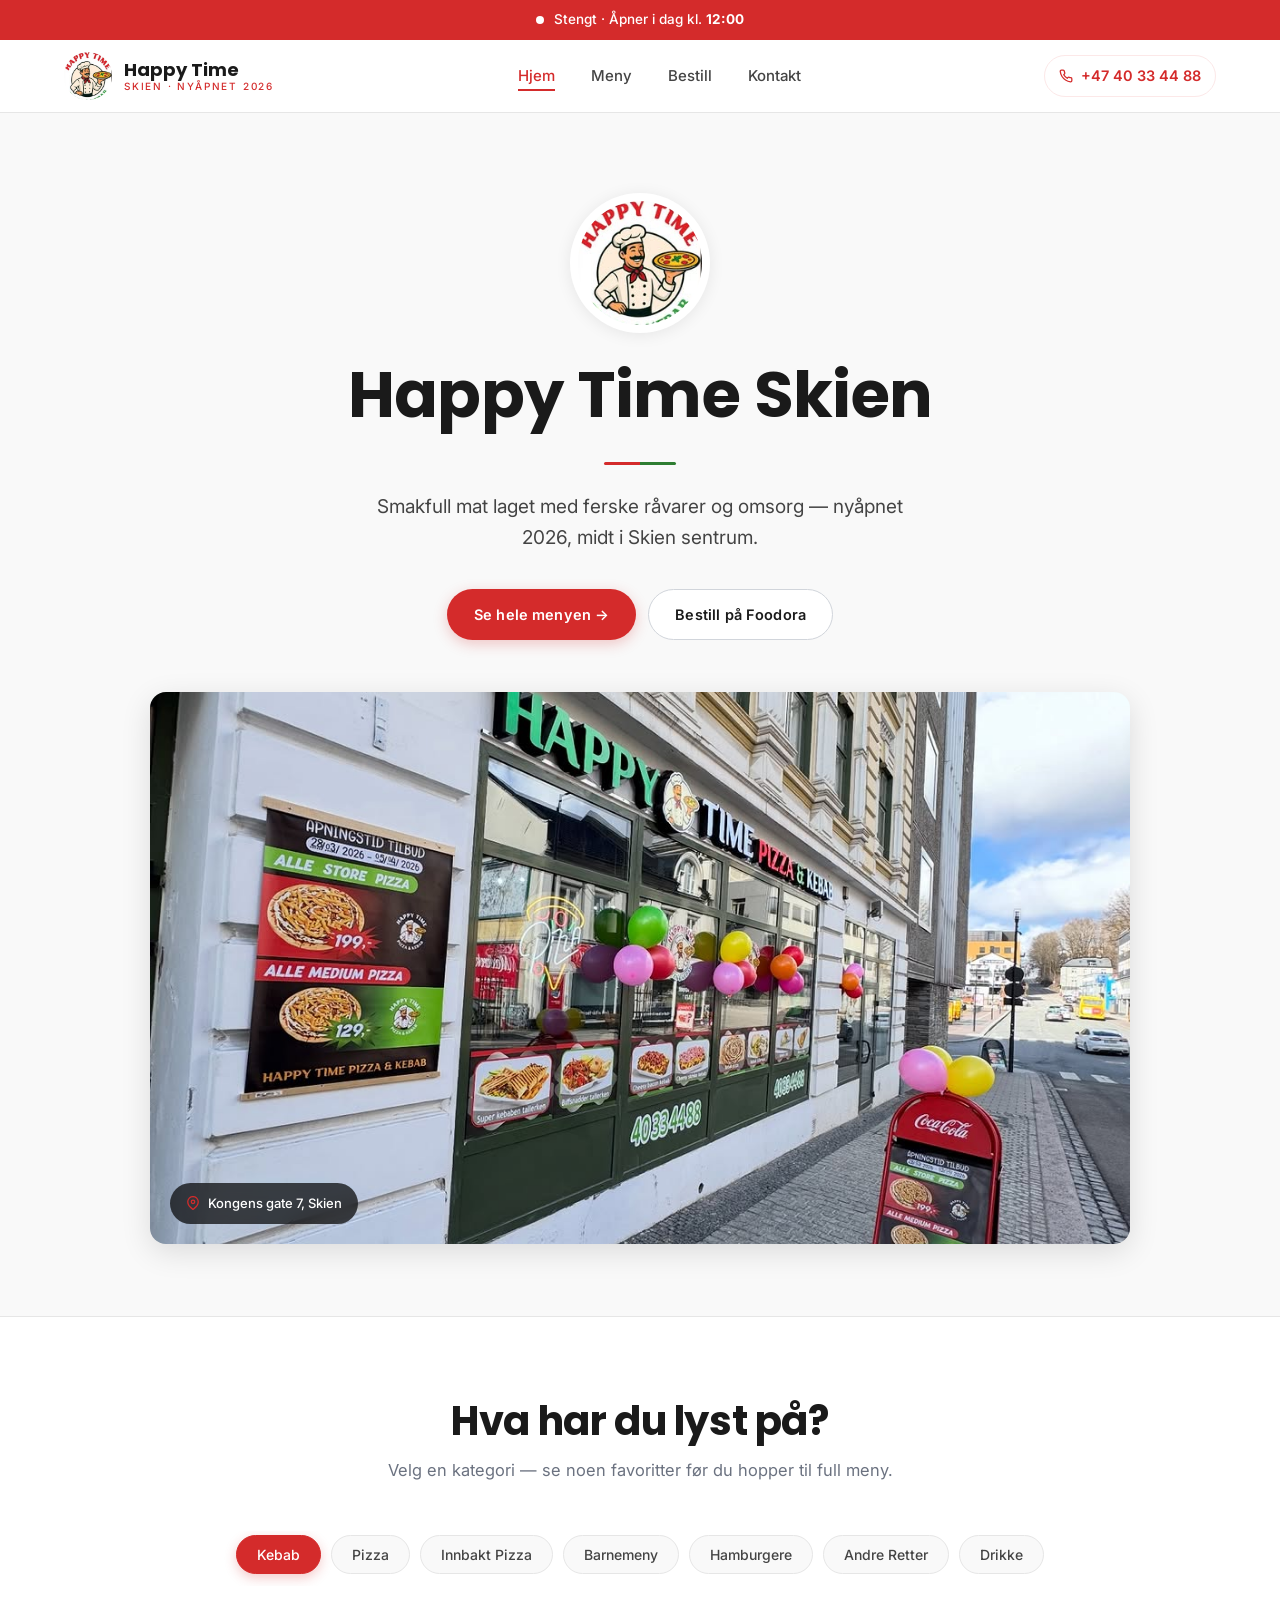
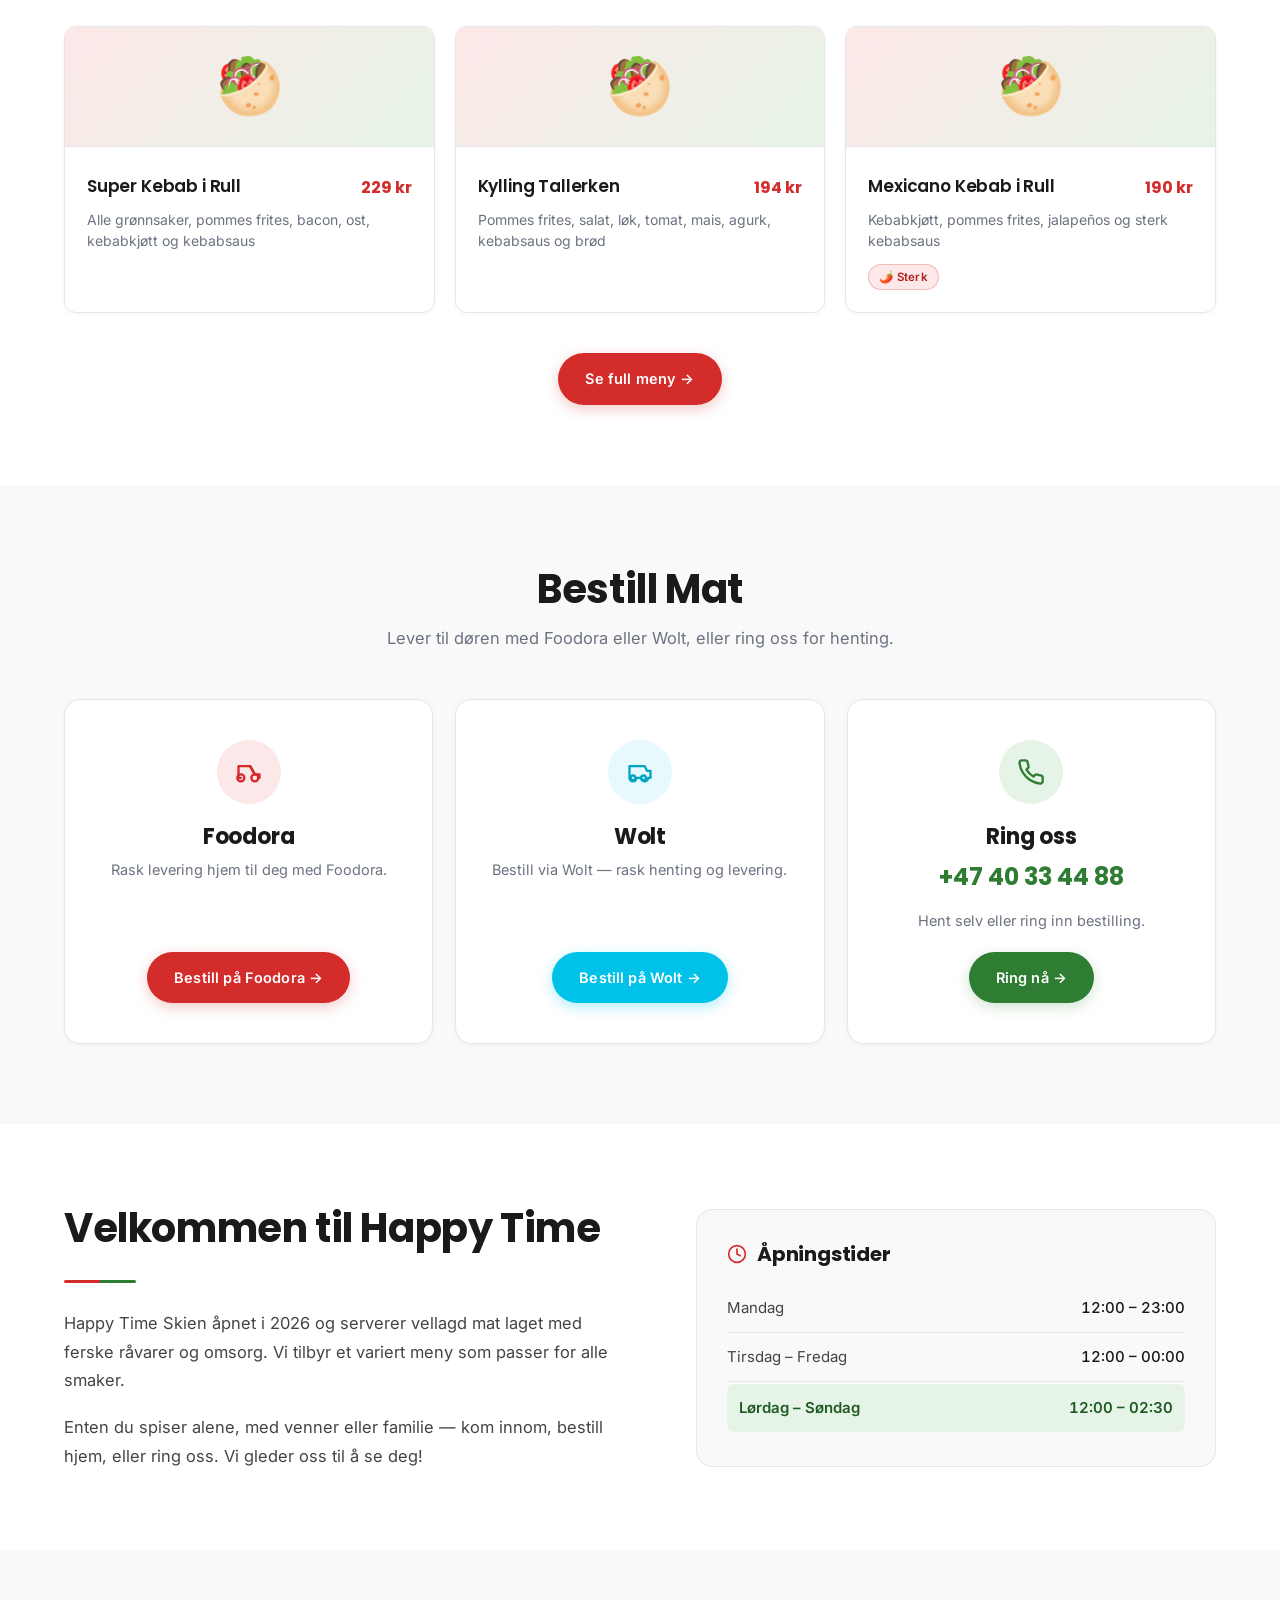
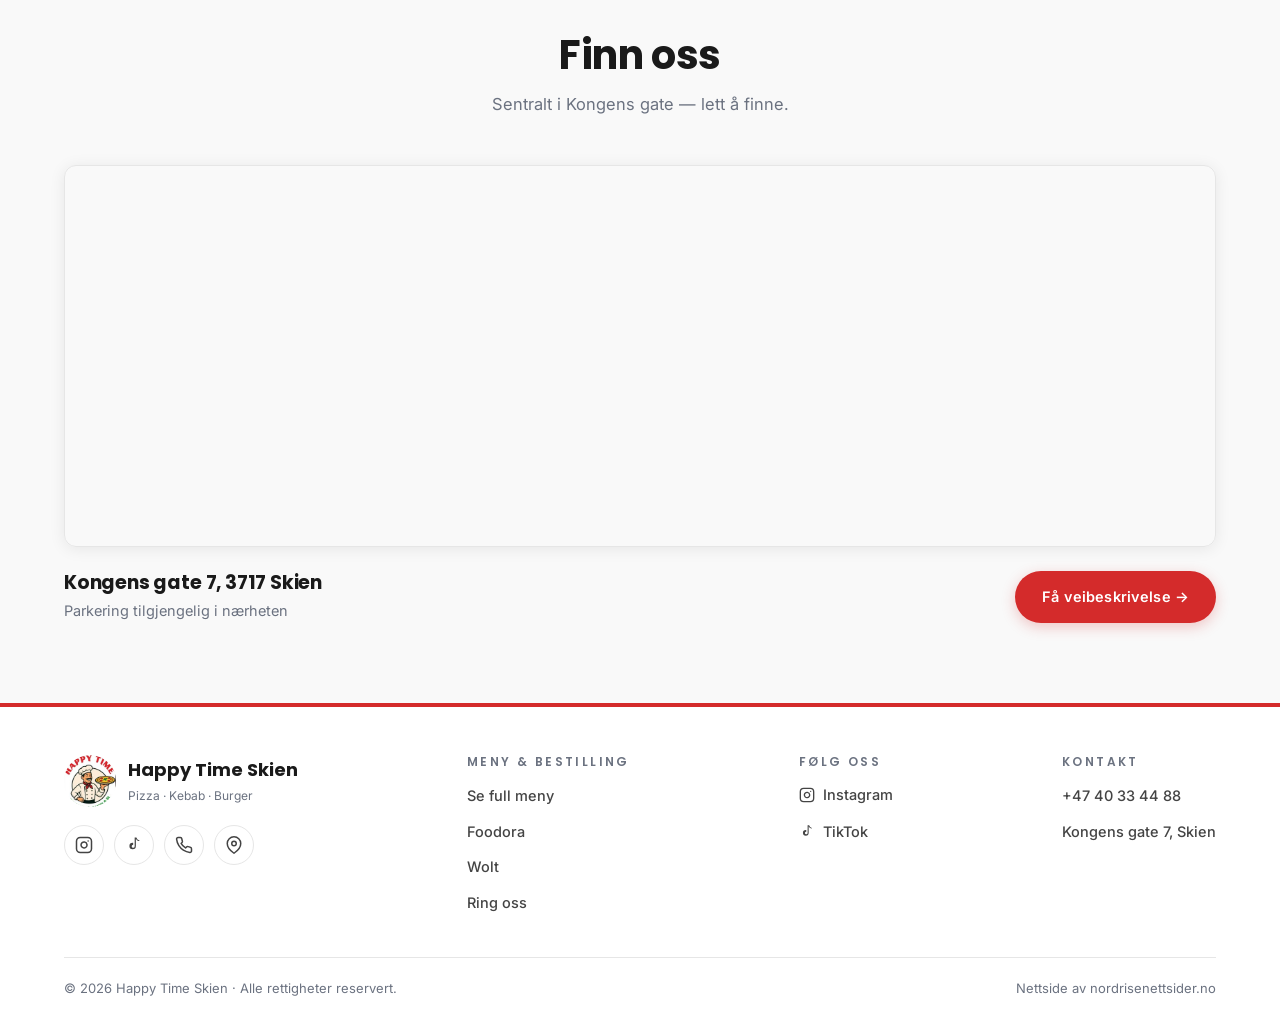
==== index.html @ 96614b57 "Prepare repo for Vercel deployment Move static site from happytime/ to repo root so Vercel serves it" ====
<!DOCTYPE html>
<html lang="no">
<head>
  <meta charset="UTF-8" />
  <meta name="viewport" content="width=device-width, initial-scale=1.0" />
  <title>Happy Time Skien — Nyåpnet pizzeria, kebab & burger i Skien sentrum</title>
  <meta name="description" content="Happy Time Skien — nyåpnet pizzeria, kebab og burger i Kongens gate 7. Smakfull mat av ferske råvarer. Bestill på Foodora, Wolt eller ring oss." />
  <meta name="theme-color" content="#d42b2b" />
  <link rel="icon" href="images/logo.png" />

  <!-- Open Graph / Social share -->
  <meta property="og:type" content="restaurant" />
  <meta property="og:title" content="Happy Time Skien — Pizza · Kebab · Burger" />
  <meta property="og:description" content="Nyåpnet pizzeria, kebab og burger i Skien sentrum. Bestill på Foodora, Wolt eller ring oss på +47 40 33 44 88." />
  <meta property="og:image" content="images/Butikkforside.jpeg" />
  <meta property="og:locale" content="nb_NO" />

  <link rel="preconnect" href="https://fonts.googleapis.com" />
  <link rel="preconnect" href="https://fonts.gstatic.com" crossorigin />
  <link href="https://fonts.googleapis.com/css2?family=Inter:wght@300;400;500;600;700&family=Poppins:wght@500;600;700;800&display=swap" rel="stylesheet" />

  <link rel="stylesheet" href="css/style.css" />

  <!-- Structured data for local business (helps Google) -->
  <script type="application/ld+json">
  {
    "@context": "https://schema.org",
    "@type": "Restaurant",
    "name": "Happy Time Skien",
    "image": "images/Butikkforside.jpeg",
    "logo": "images/logo.png",
    "servesCuisine": ["Pizza", "Kebab", "Burger"],
    "priceRange": "$$",
    "telephone": "+4740334488",
    "address": {
      "@type": "PostalAddress",
      "streetAddress": "Kongens gate 7",
      "postalCode": "3717",
      "addressLocality": "Skien",
      "addressCountry": "NO"
    },
    "openingHoursSpecification": [
      { "@type": "OpeningHoursSpecification", "dayOfWeek": "Monday", "opens": "12:00", "closes": "23:00" },
      { "@type": "OpeningHoursSpecification", "dayOfWeek": ["Tuesday","Wednesday","Thursday","Friday"], "opens": "12:00", "closes": "00:00" },
      { "@type": "OpeningHoursSpecification", "dayOfWeek": ["Saturday","Sunday"], "opens": "12:00", "closes": "02:30" }
    ],
    "sameAs": [
      "https://www.instagram.com/happy_timeskien/",
      "https://www.tiktok.com/@happy_timeskien",
      "https://www.foodora.no/restaurant/vodl/happy-time-skien",
      "https://wolt.com/en/nor/oslo/restaurant/happy-time"
    ]
  }
  </script>
</head>
<body>

  <!-- ===== ANNOUNCEMENT BAR (live countdown) ===== -->
  <div class="announcement" id="announcement">
    <span class="ann-dot"></span>
    <span class="ann-text">Sjekker åpningstider…</span>
  </div>

  <!-- ===== NAV ===== -->
  <nav class="nav" id="nav">
    <div class="container nav-inner">
      <a href="#top" class="nav-logo">
        <img src="images/logo.png" alt="Happy Time Skien logo" />
        <div class="nav-logo-text">
          Happy Time
          <small>Skien · Nyåpnet 2026</small>
        </div>
      </a>

      <ul class="nav-links" id="nav-links">
        <li><a href="#top" class="active">Hjem</a></li>
        <li><a href="menu.html">Meny</a></li>
        <li><a href="#bestill">Bestill</a></li>
        <li><a href="#kontakt">Kontakt</a></li>
      </ul>

      <a href="tel:+4740334488" class="nav-phone">
        <svg viewBox="0 0 24 24" fill="none" stroke="currentColor" stroke-width="2.2" stroke-linecap="round" stroke-linejoin="round"><path d="M22 16.92v3a2 2 0 01-2.18 2 19.79 19.79 0 01-8.63-3.07 19.5 19.5 0 01-6-6 19.79 19.79 0 01-3.07-8.67A2 2 0 014.11 2h3a2 2 0 012 1.72c.127.96.361 1.903.7 2.81a2 2 0 01-.45 2.11L8.09 9.91a16 16 0 006 6l1.27-1.27a2 2 0 012.11-.45c.907.339 1.85.573 2.81.7A2 2 0 0122 16.92z"/></svg>
        +47 40 33 44 88
      </a>

      <button class="nav-burger" id="burger" aria-label="Åpne meny">
        <svg viewBox="0 0 24 24" fill="none" stroke="currentColor" stroke-width="2" stroke-linecap="round" stroke-linejoin="round"><line x1="3" y1="6"  x2="21" y2="6"/><line x1="3" y1="12" x2="21" y2="12"/><line x1="3" y1="18" x2="21" y2="18"/></svg>
      </button>
    </div>
  </nav>

  <!-- ===== HERO ===== -->
  <header class="hero" id="top">
    <div class="container">
      <div class="hero-logo">
        <img src="images/logo.png" alt="Happy Time Skien" />
      </div>
      <h1>Happy Time Skien</h1>
      <span class="accent-line"></span>
      <p class="hero-sub">Smakfull mat laget med ferske råvarer og omsorg — nyåpnet 2026, midt i Skien sentrum.</p>
      <div class="hero-ctas">
        <a href="menu.html" class="btn btn-primary">Se hele menyen →</a>
        <a href="https://www.foodora.no/restaurant/vodl/happy-time-skien?srsltid=AfmBOoo6OMC879BTgv4Qrn4XQ-JuW_GRJDFhPZjx3l1pgUhdw6gSgdm9" target="_blank" rel="noopener" class="btn btn-ghost">Bestill på Foodora</a>
      </div>

      <!-- Real storefront image -->
      <div class="hero-showcase reveal">
        <img src="images/Butikkforside.jpeg" alt="Happy Time Skien butikkfasade i Kongens gate 7" loading="eager" />
        <span class="showcase-caption">
          <svg viewBox="0 0 24 24" fill="none" stroke="currentColor" stroke-width="2.2" stroke-linecap="round" stroke-linejoin="round"><path d="M21 10c0 7-9 13-9 13s-9-6-9-13a9 9 0 0118 0z"/><circle cx="12" cy="10" r="3"/></svg>
          Kongens gate 7, Skien
        </span>
      </div>
    </div>
  </header>

  <!-- ===== QUICK MENU PREVIEW ===== -->
  <section class="quick-menu" id="hva-har-du-lyst-paa">
    <div class="container">
      <div class="section-head reveal">
        <h2 class="section-title">Hva har du lyst på?</h2>
        <p class="section-sub">Velg en kategori — se noen favoritter før du hopper til full meny.</p>
      </div>

      <div class="pills-row reveal" id="preview-pills">
        <button class="pill active" data-cat="kebab">Kebab</button>
        <button class="pill" data-cat="pizza">Pizza</button>
        <button class="pill" data-cat="innbakt">Innbakt Pizza</button>
        <button class="pill" data-cat="barnemeny">Barnemeny</button>
        <button class="pill" data-cat="hamburgere">Hamburgere</button>
        <button class="pill" data-cat="andre">Andre Retter</button>
        <button class="pill" data-cat="drikke">Drikke</button>
      </div>

      <div class="preview-grid reveal" id="preview-grid"></div>

      <div class="preview-cta-wrap reveal">
        <a href="menu.html" class="btn btn-primary">Se full meny →</a>
      </div>
    </div>
  </section>

  <!-- ===== ORDER SECTION ===== -->
  <section class="order-section" id="bestill">
    <div class="container">
      <div class="section-head reveal">
        <h2 class="section-title">Bestill Mat</h2>
        <p class="section-sub">Lever til døren med Foodora eller Wolt, eller ring oss for henting.</p>
      </div>

      <div class="order-grid">
        <div class="order-card red-icon reveal">
          <div class="order-icon">
            <svg viewBox="0 0 24 24" fill="none" stroke="currentColor" stroke-width="2" stroke-linecap="round" stroke-linejoin="round"><circle cx="5" cy="17" r="3"/><circle cx="17" cy="17" r="3"/><path d="M5 17H3V7h10l4 7"/><path d="M13 7l4 7h4v3"/></svg>
          </div>
          <h3>Foodora</h3>
          <p>Rask levering hjem til deg med Foodora.</p>
          <a href="https://www.foodora.no/restaurant/vodl/happy-time-skien?srsltid=AfmBOoo6OMC879BTgv4Qrn4XQ-JuW_GRJDFhPZjx3l1pgUhdw6gSgdm9" target="_blank" rel="noopener" class="btn btn-primary">Bestill på Foodora →</a>
        </div>

        <div class="order-card wolt-icon reveal">
          <div class="order-icon">
            <svg viewBox="0 0 24 24" fill="none" stroke="currentColor" stroke-width="2" stroke-linecap="round" stroke-linejoin="round"><path d="M3 7h13l2 4h3v6h-2a3 3 0 11-6 0H9a3 3 0 11-6 0V7z"/><circle cx="6" cy="17" r="2"/><circle cx="15" cy="17" r="2"/></svg>
          </div>
          <h3>Wolt</h3>
          <p>Bestill via Wolt — rask henting og levering.</p>
          <a href="https://wolt.com/en/nor/oslo/restaurant/happy-time" target="_blank" rel="noopener" class="btn btn-wolt">Bestill på Wolt →</a>
        </div>

        <div class="order-card green-icon reveal" id="kontakt">
          <div class="order-icon">
            <svg viewBox="0 0 24 24" fill="none" stroke="currentColor" stroke-width="2" stroke-linecap="round" stroke-linejoin="round"><path d="M22 16.92v3a2 2 0 01-2.18 2 19.79 19.79 0 01-8.63-3.07 19.5 19.5 0 01-6-6 19.79 19.79 0 01-3.07-8.67A2 2 0 014.11 2h3a2 2 0 012 1.72c.127.96.361 1.903.7 2.81a2 2 0 01-.45 2.11L8.09 9.91a16 16 0 006 6l1.27-1.27a2 2 0 012.11-.45c.907.339 1.85.573 2.81.7A2 2 0 0122 16.92z"/></svg>
          </div>
          <h3>Ring oss</h3>
          <a href="tel:+4740334488" class="phone-big">+47 40 33 44 88</a>
          <p>Hent selv eller ring inn bestilling.</p>
          <a href="tel:+4740334488" class="btn btn-secondary">Ring nå →</a>
        </div>
      </div>
    </div>
  </section>

  <!-- ===== ABOUT + HOURS ===== -->
  <section class="about-section">
    <div class="container">
      <div class="about-grid">
        <div class="about-text reveal">
          <h2 class="section-title">Velkommen til Happy Time</h2>
          <span class="accent-line"></span>
          <p>Happy Time Skien åpnet i 2026 og serverer vellagd mat laget med ferske råvarer og omsorg. Vi tilbyr et variert meny som passer for alle smaker.</p>
          <p>Enten du spiser alene, med venner eller familie — kom innom, bestill hjem, eller ring oss. Vi gleder oss til å se deg!</p>
        </div>

        <div class="hours-card reveal">
          <h3>
            <svg viewBox="0 0 24 24" fill="none" stroke="currentColor" stroke-width="2" stroke-linecap="round" stroke-linejoin="round"><circle cx="12" cy="12" r="10"/><polyline points="12 6 12 12 16 14"/></svg>
            Åpningstider
          </h3>
          <ul class="hours-list" id="hours-list">
            <li data-days="1"><span class="day">Mandag</span><span class="time">12:00 – 23:00</span></li>
            <li data-days="2,3,4,5"><span class="day">Tirsdag – Fredag</span><span class="time">12:00 – 00:00</span></li>
            <li data-days="6,0"><span class="day">Lørdag – Søndag</span><span class="time">12:00 – 02:30</span></li>
          </ul>
        </div>
      </div>
    </div>
  </section>

  <!-- ===== MAP ===== -->
  <section class="map-section">
    <div class="container">
      <div class="section-head reveal">
        <h2 class="section-title">Finn oss</h2>
        <p class="section-sub">Sentralt i Kongens gate — lett å finne.</p>
      </div>

      <div class="map-wrap reveal">
        <iframe
          src="https://maps.google.com/maps?q=Kongens+gate+7,+3717+Skien&output=embed"
          title="Kart til Happy Time Skien"
          loading="lazy"
          referrerpolicy="no-referrer-when-downgrade">
        </iframe>
      </div>

      <div class="map-footer reveal">
        <div class="map-address">
          <h4>Kongens gate 7, 3717 Skien</h4>
          <p>Parkering tilgjengelig i nærheten</p>
        </div>
        <a
          href="https://www.google.com/maps/dir/?api=1&destination=Kongens+gate+7,+3717+Skien"
          target="_blank"
          rel="noopener"
          class="btn btn-primary">
          Få veibeskrivelse →
        </a>
      </div>
    </div>
  </section>

  <!-- ===== FOOTER ===== -->
  <footer>
    <div class="container">
      <div class="footer-inner">
        <div>
          <a href="#top" class="footer-brand">
            <img src="images/logo.png" alt="Happy Time Skien" />
            <div>
              <strong>Happy Time Skien</strong>
              <small>Pizza · Kebab · Burger</small>
            </div>
          </a>

          <div class="footer-socials" style="margin-top:18px;">
            <a href="https://www.instagram.com/happy_timeskien/" target="_blank" rel="noopener" class="ig" aria-label="Instagram">
              <svg viewBox="0 0 24 24" fill="none" stroke="currentColor" stroke-width="2" stroke-linecap="round" stroke-linejoin="round"><rect x="2" y="2" width="20" height="20" rx="5" ry="5"/><path d="M16 11.37A4 4 0 1112.63 8 4 4 0 0116 11.37z"/><line x1="17.5" y1="6.5" x2="17.51" y2="6.5"/></svg>
            </a>
            <a href="https://www.tiktok.com/@happy_timeskien" target="_blank" rel="noopener" class="tt" aria-label="TikTok">
              <svg viewBox="0 0 24 24" fill="currentColor"><path d="M19.3 6.7a5.5 5.5 0 01-3.3-1.2 5.4 5.4 0 01-1.5-2v9.8a4.3 4.3 0 11-4.3-4.3c.2 0 .5 0 .7.1v2.4a2 2 0 102 2V2h2.3a5.7 5.7 0 004.1 4.1v2.6z"/></svg>
            </a>
            <a href="tel:+4740334488" class="call" aria-label="Ring oss">
              <svg viewBox="0 0 24 24" fill="none" stroke="currentColor" stroke-width="2" stroke-linecap="round" stroke-linejoin="round"><path d="M22 16.92v3a2 2 0 01-2.18 2 19.79 19.79 0 01-8.63-3.07 19.5 19.5 0 01-6-6 19.79 19.79 0 01-3.07-8.67A2 2 0 014.11 2h3a2 2 0 012 1.72c.127.96.361 1.903.7 2.81a2 2 0 01-.45 2.11L8.09 9.91a16 16 0 006 6l1.27-1.27a2 2 0 012.11-.45c.907.339 1.85.573 2.81.7A2 2 0 0122 16.92z"/></svg>
            </a>
            <a href="https://www.google.com/maps/dir/?api=1&destination=Kongens+gate+7,+3717+Skien" target="_blank" rel="noopener" class="pin" aria-label="Kart">
              <svg viewBox="0 0 24 24" fill="none" stroke="currentColor" stroke-width="2" stroke-linecap="round" stroke-linejoin="round"><path d="M21 10c0 7-9 13-9 13s-9-6-9-13a9 9 0 0118 0z"/><circle cx="12" cy="10" r="3"/></svg>
            </a>
          </div>
        </div>

        <div class="footer-col">
          <h5>Meny & Bestilling</h5>
          <ul>
            <li><a href="menu.html">Se full meny</a></li>
            <li><a href="https://www.foodora.no/restaurant/vodl/happy-time-skien?srsltid=AfmBOoo6OMC879BTgv4Qrn4XQ-JuW_GRJDFhPZjx3l1pgUhdw6gSgdm9" target="_blank" rel="noopener">Foodora</a></li>
            <li><a href="https://wolt.com/en/nor/oslo/restaurant/happy-time" target="_blank" rel="noopener">Wolt</a></li>
            <li><a href="tel:+4740334488" class="footer-phone">Ring oss</a></li>
          </ul>
        </div>

        <div class="footer-col">
          <h5>Følg oss</h5>
          <ul>
            <li><a href="https://www.instagram.com/happy_timeskien/" target="_blank" rel="noopener">
              <svg viewBox="0 0 24 24" fill="none" stroke="currentColor" stroke-width="2" stroke-linecap="round" stroke-linejoin="round"><rect x="2" y="2" width="20" height="20" rx="5" ry="5"/><path d="M16 11.37A4 4 0 1112.63 8 4 4 0 0116 11.37z"/><line x1="17.5" y1="6.5" x2="17.51" y2="6.5"/></svg>
              Instagram
            </a></li>
            <li><a href="https://www.tiktok.com/@happy_timeskien" target="_blank" rel="noopener">
              <svg viewBox="0 0 24 24" fill="currentColor"><path d="M19.3 6.7a5.5 5.5 0 01-3.3-1.2 5.4 5.4 0 01-1.5-2v9.8a4.3 4.3 0 11-4.3-4.3c.2 0 .5 0 .7.1v2.4a2 2 0 102 2V2h2.3a5.7 5.7 0 004.1 4.1v2.6z"/></svg>
              TikTok
            </a></li>
          </ul>
        </div>

        <div class="footer-col">
          <h5>Kontakt</h5>
          <ul>
            <li><a href="tel:+4740334488" class="footer-phone">+47 40 33 44 88</a></li>
            <li><a href="https://www.google.com/maps/dir/?api=1&destination=Kongens+gate+7,+3717+Skien" target="_blank" rel="noopener">Kongens gate 7, Skien</a></li>
          </ul>
        </div>
      </div>

      <div class="footer-bottom">
        <div>© <span id="footer-year">2026</span> Happy Time Skien · Alle rettigheter reservert.</div>
        <div>Nettside av <a href="https://nordrisenettsider.no" target="_blank" rel="noopener">nordrisenettsider.no</a></div>
      </div>
    </div>
  </footer>

  <!-- ===== MOBILE CTA BAR ===== -->
  <div class="mobile-cta">
    <a href="tel:+4740334488" class="cta-call">📞 Ring oss</a>
    <a href="https://www.foodora.no/restaurant/vodl/happy-time-skien?srsltid=AfmBOoo6OMC879BTgv4Qrn4XQ-JuW_GRJDFhPZjx3l1pgUhdw6gSgdm9" target="_blank" rel="noopener" class="cta-order">🛵 Bestill på Foodora</a>
  </div>

  <script src="js/main.js"></script>
</body>
</html>
---- css/style.css ----
/* ============================================
   HAPPY TIME SKIEN — Shared Styles
   ============================================ */

:root {
  --red: #d42b2b;
  --red-dark: #b02020;
  --red-soft: #fce8e8;
  --green: #2e7d32;
  --green-dark: #1f5923;
  --green-soft: #e6f4e7;
  --amber: #e68a00;
  --amber-dark: #c57300;
  --white: #ffffff;
  --off-white: #f9f9f9;
  --bg-muted: #f3f4f2;
  --text: #1a1a1a;
  --text-soft: #444;
  --text-muted: #6b7280;
  --border: #e6e6e6;
  --border-strong: #d1d5db;
  --shadow-sm: 0 1px 4px rgba(0, 0, 0, 0.04);
  --shadow: 0 2px 16px rgba(0, 0, 0, 0.08);
  --shadow-lg: 0 8px 30px rgba(0, 0, 0, 0.12);
  --radius: 12px;
  --radius-sm: 8px;
  --radius-lg: 16px;
  --ease: 0.2s ease;
  --nav-h: 72px;
  --ann-h: 40px;
}

* { box-sizing: border-box; margin: 0; padding: 0; }

html {
  scroll-behavior: smooth;
  scroll-padding-top: calc(var(--nav-h) + var(--ann-h) + 12px);
}

body {
  font-family: 'Inter', system-ui, -apple-system, sans-serif;
  color: var(--text);
  background: var(--white);
  line-height: 1.6;
  -webkit-font-smoothing: antialiased;
  overflow-x: hidden;
}

h1, h2, h3, h4, h5 {
  font-family: 'Poppins', sans-serif;
  font-weight: 700;
  line-height: 1.2;
  color: var(--text);
  letter-spacing: -0.01em;
}

a { color: inherit; text-decoration: none; }
img { max-width: 100%; display: block; }
button { font-family: inherit; cursor: pointer; border: none; background: none; }

.container {
  width: 100%;
  max-width: 1200px;
  margin: 0 auto;
  padding: 0 24px;
}

::selection { background: var(--red); color: #fff; }

/* ============ ANNOUNCEMENT BAR ============ */
.announcement {
  position: relative;
  min-height: var(--ann-h);
  display: flex;
  align-items: center;
  justify-content: center;
  font-size: 13.5px;
  font-weight: 500;
  color: #fff;
  background: var(--green);
  transition: background 0.4s ease;
  padding: 8px 16px;
  text-align: center;
  gap: 10px;
}
.announcement strong { font-weight: 700; }
.announcement.soon { background: var(--green-dark); }
.announcement.urgent {
  background: var(--amber);
  animation: urgent-flash 2.4s ease-in-out infinite;
}
.announcement.closed { background: var(--red); }
@keyframes urgent-flash {
  0%, 100% { background: var(--amber); }
  50%      { background: var(--amber-dark); }
}
.announcement .ann-dot {
  width: 8px;
  height: 8px;
  border-radius: 50%;
  background: #fff;
  display: inline-block;
  animation: pulse 2s infinite;
  flex-shrink: 0;
}
.announcement.urgent .ann-dot { animation: pulse 0.9s infinite; }
@keyframes pulse {
  0%   { box-shadow: 0 0 0 0 rgba(255, 255, 255, 0.7); }
  70%  { box-shadow: 0 0 0 10px rgba(255, 255, 255, 0); }
  100% { box-shadow: 0 0 0 0 rgba(255, 255, 255, 0); }
}

/* ============ NAVBAR ============ */
.nav {
  position: sticky;
  top: 0;
  z-index: 90;
  background: var(--white);
  border-bottom: 1px solid var(--border);
  transition: box-shadow var(--ease);
}
.nav.scrolled { box-shadow: var(--shadow); }
.nav-inner {
  display: flex;
  align-items: center;
  justify-content: space-between;
  height: var(--nav-h);
  gap: 24px;
}
.nav-logo {
  display: flex;
  align-items: center;
  gap: 12px;
  flex-shrink: 0;
  transition: transform var(--ease);
}
.nav-logo:hover { transform: scale(1.03); }
.nav-logo img {
  max-height: 48px;
  width: auto;
  border-radius: 50%;
}
.nav-logo-text {
  font-family: 'Poppins', sans-serif;
  font-weight: 700;
  font-size: 18px;
  line-height: 1.1;
  color: var(--text);
}
.nav-logo-text small {
  display: block;
  font-family: 'Inter', sans-serif;
  font-weight: 500;
  font-size: 10px;
  letter-spacing: 0.18em;
  text-transform: uppercase;
  color: var(--red);
  margin-top: 2px;
}

.nav-links {
  display: flex;
  align-items: center;
  gap: 36px;
  list-style: none;
}
.nav-links a {
  font-size: 15px;
  font-weight: 500;
  color: var(--text-soft);
  position: relative;
  padding: 6px 0;
  transition: color var(--ease);
}
.nav-links a::after {
  content: '';
  position: absolute;
  left: 0; bottom: 0;
  height: 2px;
  width: 0;
  background: var(--red);
  transition: width var(--ease);
}
.nav-links a:hover,
.nav-links a.active {
  color: var(--red);
}
.nav-links a:hover::after,
.nav-links a.active::after { width: 100%; }

.nav-phone {
  display: inline-flex;
  align-items: center;
  gap: 8px;
  font-size: 14.5px;
  font-weight: 600;
  color: var(--red);
  padding: 8px 14px;
  border: 1px solid var(--red-soft);
  border-radius: 999px;
  transition: all var(--ease);
}
.nav-phone:hover {
  background: var(--red);
  color: #fff;
  border-color: var(--red);
}
.nav-phone svg { width: 14px; height: 14px; }

.nav-burger {
  display: none;
  width: 40px; height: 40px;
  align-items: center;
  justify-content: center;
  border-radius: 8px;
  color: var(--text);
  transition: background var(--ease);
}
.nav-burger:hover { background: var(--bg-muted); }
.nav-burger svg { width: 24px; height: 24px; }

/* ============ BUTTONS ============ */
.btn {
  display: inline-flex;
  align-items: center;
  justify-content: center;
  gap: 8px;
  padding: 13px 26px;
  border-radius: 999px;
  font-family: 'Inter', sans-serif;
  font-size: 14.5px;
  font-weight: 600;
  letter-spacing: 0.01em;
  transition: all var(--ease);
  border: 1.5px solid transparent;
  cursor: pointer;
  white-space: nowrap;
}
.btn-primary {
  background: var(--red);
  color: #fff;
  box-shadow: 0 4px 14px rgba(212, 43, 43, 0.25);
}
.btn-primary:hover {
  background: var(--red-dark);
  transform: translateY(-2px);
  box-shadow: 0 8px 22px rgba(212, 43, 43, 0.35);
}
.btn-secondary {
  background: var(--green);
  color: #fff;
  box-shadow: 0 4px 14px rgba(46, 125, 50, 0.22);
}
.btn-secondary:hover {
  background: var(--green-dark);
  transform: translateY(-2px);
  box-shadow: 0 8px 22px rgba(46, 125, 50, 0.32);
}
.btn-wolt {
  background: #00c2e8;
  color: #fff;
  box-shadow: 0 4px 14px rgba(0, 194, 232, 0.3);
}
.btn-wolt:hover {
  background: #00a5c6;
  transform: translateY(-2px);
  box-shadow: 0 8px 22px rgba(0, 194, 232, 0.4);
}
.btn-ghost {
  background: var(--white);
  color: var(--text);
  border-color: var(--border-strong);
}
.btn-ghost:hover {
  border-color: var(--red);
  color: var(--red);
  transform: translateY(-2px);
  box-shadow: var(--shadow);
}

/* ============ SECTIONS / TYPOGRAPHY ============ */
section { padding: 80px 0; }
.section-title {
  font-size: clamp(28px, 4vw, 40px);
  margin-bottom: 12px;
}
.section-sub {
  color: var(--text-muted);
  font-size: 16.5px;
  max-width: 560px;
  margin-bottom: 40px;
}
.section-head { text-align: center; margin-bottom: 48px; }
.section-head .section-sub { margin: 0 auto; }

.accent-line {
  display: inline-block;
  width: 72px;
  height: 3px;
  border-radius: 2px;
  margin-top: 16px;
  background: linear-gradient(90deg, var(--red) 0%, var(--red) 50%, var(--green) 50%, var(--green) 100%);
}

/* ============ HERO ============ */
.hero {
  padding: 80px 0 72px;
  background: var(--off-white);
  text-align: center;
  border-bottom: 1px solid var(--border);
}
.hero-logo {
  width: 140px;
  height: 140px;
  margin: 0 auto 24px;
  border-radius: 50%;
  background: #fff;
  padding: 8px;
  box-shadow: var(--shadow);
  transition: transform 0.4s ease;
}
.hero-logo:hover { transform: scale(1.04) rotate(-2deg); }
.hero-logo img {
  width: 100%;
  height: 100%;
  border-radius: 50%;
  object-fit: cover;
}
.hero h1 {
  font-size: clamp(40px, 6vw, 64px);
  margin-bottom: 12px;
}
.hero .hero-sub {
  font-size: clamp(16px, 1.6vw, 19px);
  color: var(--text-soft);
  max-width: 560px;
  margin: 20px auto 0;
}
.hero .hero-ctas {
  display: flex;
  gap: 12px;
  justify-content: center;
  margin-top: 36px;
  flex-wrap: wrap;
}

/* Real storefront hero image */
.hero-showcase {
  max-width: 980px;
  margin: 52px auto 0;
  border-radius: var(--radius-lg);
  overflow: hidden;
  box-shadow: var(--shadow-lg);
  position: relative;
  aspect-ratio: 16/9;
  background: var(--bg-muted);
}
.hero-showcase img {
  width: 100%;
  height: 100%;
  object-fit: cover;
  display: block;
  transition: transform 0.8s ease;
}
.hero-showcase:hover img { transform: scale(1.03); }
.hero-showcase .showcase-caption {
  position: absolute;
  bottom: 20px;
  left: 20px;
  background: rgba(0, 0, 0, 0.7);
  color: #fff;
  padding: 10px 16px;
  border-radius: 999px;
  font-size: 13px;
  font-weight: 500;
  backdrop-filter: blur(8px);
  display: inline-flex;
  align-items: center;
  gap: 8px;
}
.hero-showcase .showcase-caption svg {
  width: 14px; height: 14px;
  color: var(--red);
}

/* ============ QUICK MENU (INDEX) ============ */
.quick-menu {
  padding: 80px 0;
  background: var(--white);
}
.pills-row {
  display: flex;
  gap: 10px;
  margin-bottom: 40px;
  overflow-x: auto;
  -webkit-overflow-scrolling: touch;
  scrollbar-width: none;
  padding: 4px 2px 12px;
  justify-content: center;
  flex-wrap: wrap;
}
.pills-row::-webkit-scrollbar { display: none; }
.pill {
  padding: 10px 20px;
  border-radius: 999px;
  background: var(--off-white);
  border: 1.5px solid var(--border);
  color: var(--text-soft);
  font-size: 14px;
  font-weight: 500;
  white-space: nowrap;
  transition: all var(--ease);
  flex-shrink: 0;
}
.pill:hover {
  border-color: var(--red);
  color: var(--red);
  transform: translateY(-2px);
}
.pill.active {
  background: var(--red);
  color: #fff;
  border-color: var(--red);
  box-shadow: 0 4px 12px rgba(212, 43, 43, 0.25);
}
.preview-grid {
  display: grid;
  grid-template-columns: repeat(3, 1fr);
  gap: 20px;
  margin-bottom: 40px;
}
.preview-cta-wrap {
  text-align: center;
}

/* ============ MENU CARD (shared) ============ */
.item-card {
  background: var(--white);
  border: 1px solid var(--border);
  border-radius: var(--radius);
  padding: 22px;
  transition: all var(--ease);
  display: flex;
  flex-direction: column;
  gap: 8px;
  box-shadow: var(--shadow-sm);
  overflow: hidden;
}
.item-card:hover {
  transform: translateY(-4px);
  box-shadow: var(--shadow);
  border-color: var(--red-soft);
}
.item-card-visual { padding: 0; }
.item-card-visual .item-body { padding: 20px 22px 22px; display: flex; flex-direction: column; gap: 8px; }
.item-visual {
  height: 120px;
  display: flex;
  align-items: center;
  justify-content: center;
  font-size: 54px;
  background: linear-gradient(135deg, var(--red-soft) 0%, var(--green-soft) 100%);
  border-bottom: 1px solid var(--border);
  transition: transform 0.4s ease;
}
.item-card-visual:hover .item-visual { transform: scale(1.05); }
/* IMAGE PLACEHOLDER: Drop real AI-generated food photos into images/food/<slug>.jpg
   and add a background-image rule per category here, or render <img> in JS */

.item-card-top {
  display: flex;
  justify-content: space-between;
  align-items: flex-start;
  gap: 12px;
}
.item-card h4 {
  font-family: 'Poppins', sans-serif;
  font-size: 17px;
  font-weight: 600;
  color: var(--text);
  line-height: 1.3;
}
.item-price {
  font-family: 'Poppins', sans-serif;
  color: var(--red);
  font-size: 16px;
  font-weight: 700;
  white-space: nowrap;
}
.item-desc {
  color: var(--text-muted);
  font-size: 14px;
  line-height: 1.55;
  flex: 1;
}
.item-tags {
  display: flex;
  gap: 6px;
  flex-wrap: wrap;
  margin-top: 4px;
}
.tag {
  font-size: 11.5px;
  padding: 3px 10px;
  border-radius: 999px;
  font-weight: 600;
  letter-spacing: 0.02em;
}
.tag-veg {
  background: var(--green-soft);
  color: var(--green-dark);
  border: 1px solid rgba(46, 125, 50, 0.25);
}
.tag-spicy {
  background: var(--red-soft);
  color: var(--red-dark);
  border: 1px solid rgba(212, 43, 43, 0.25);
}

/* ============ ORDER SECTION ============ */
.order-section {
  background: var(--off-white);
  padding: 80px 0;
}
.order-grid {
  display: grid;
  grid-template-columns: repeat(3, 1fr);
  gap: 22px;
}
.order-card {
  background: var(--white);
  border: 1px solid var(--border);
  border-radius: var(--radius-lg);
  padding: 40px 28px;
  text-align: center;
  transition: all var(--ease);
  box-shadow: var(--shadow-sm);
  display: flex;
  flex-direction: column;
  align-items: center;
}
.order-card:hover {
  transform: translateY(-4px);
  box-shadow: var(--shadow);
}
.order-icon {
  width: 64px;
  height: 64px;
  margin: 0 auto 20px;
  border-radius: 50%;
  display: flex;
  align-items: center;
  justify-content: center;
  transition: all var(--ease);
}
.order-icon svg { width: 28px; height: 28px; }
.order-card.red-icon .order-icon   { background: var(--red-soft);   color: var(--red); }
.order-card.green-icon .order-icon { background: var(--green-soft); color: var(--green); }
.order-card.wolt-icon .order-icon  { background: #e6f9fd;           color: #00a5c6; }
.order-card:hover.red-icon .order-icon   { background: var(--red);   color: #fff; }
.order-card:hover.green-icon .order-icon { background: var(--green); color: #fff; }
.order-card:hover.wolt-icon .order-icon  { background: #00c2e8;      color: #fff; }
.order-card h3 {
  font-size: 22px;
  margin-bottom: 8px;
}
.order-card p {
  color: var(--text-muted);
  font-size: 14.5px;
  margin-bottom: 20px;
  flex: 1;
}
.order-card .phone-big {
  font-family: 'Poppins', sans-serif;
  font-size: 24px;
  color: var(--green);
  font-weight: 700;
  display: inline-block;
  margin: 0 0 12px;
  transition: color var(--ease);
}
.order-card .phone-big:hover { color: var(--green-dark); }
.order-card .btn { margin-top: auto; }

/* ============ HOURS + ABOUT ============ */
.about-section {
  padding: 80px 0;
  background: var(--white);
}
.about-grid {
  display: grid;
  grid-template-columns: 1.1fr 1fr;
  gap: 60px;
  align-items: center;
}
.about-text h2 { margin-bottom: 12px; }
.about-text p {
  color: var(--text-soft);
  font-size: 16.5px;
  line-height: 1.75;
  margin-top: 18px;
}
.hours-card {
  background: var(--off-white);
  border: 1px solid var(--border);
  border-radius: var(--radius-lg);
  padding: 32px 30px;
}
.hours-card h3 {
  font-size: 20px;
  margin-bottom: 18px;
  display: flex;
  align-items: center;
  gap: 10px;
}
.hours-card h3 svg { width: 20px; height: 20px; color: var(--red); }
.hours-list { list-style: none; }
.hours-list li {
  display: flex;
  justify-content: space-between;
  padding: 12px 0;
  border-bottom: 1px solid var(--border);
  font-size: 15px;
  transition: all var(--ease);
}
.hours-list li:last-child { border-bottom: none; }
.hours-list .day { color: var(--text-soft); }
.hours-list .time { color: var(--text); font-weight: 500; font-variant-numeric: tabular-nums; }
.hours-list li.today {
  background: var(--green-soft);
  border-radius: var(--radius-sm);
  padding-left: 12px;
  padding-right: 12px;
  margin: 2px 0;
  border-bottom-color: transparent;
}
.hours-list li.today .day,
.hours-list li.today .time {
  color: var(--green-dark);
  font-weight: 600;
}

/* ============ MAP ============ */
.map-section {
  padding: 80px 0;
  background: var(--off-white);
}
.map-wrap {
  border-radius: var(--radius);
  overflow: hidden;
  box-shadow: var(--shadow);
  margin-bottom: 24px;
  border: 1px solid var(--border);
}
.map-wrap iframe {
  display: block;
  width: 100%;
  height: 380px;
  border: 0;
}
.map-footer {
  display: flex;
  justify-content: space-between;
  align-items: center;
  flex-wrap: wrap;
  gap: 16px;
}
.map-address h4 { font-size: 19px; margin-bottom: 4px; }
.map-address p { color: var(--text-muted); font-size: 14.5px; }

/* ============ FOOTER ============ */
footer {
  background: var(--white);
  border-top: 4px solid var(--red);
  padding: 48px 0 24px;
}
.footer-inner {
  display: flex;
  justify-content: space-between;
  flex-wrap: wrap;
  gap: 32px;
  margin-bottom: 32px;
}
.footer-brand {
  display: flex;
  align-items: center;
  gap: 12px;
}
.footer-brand img { max-height: 52px; border-radius: 50%; }
.footer-brand strong {
  font-family: 'Poppins', sans-serif;
  font-size: 18px;
  font-weight: 700;
}
.footer-brand small {
  display: block;
  font-size: 12px;
  color: var(--text-muted);
  font-weight: 400;
  margin-top: 2px;
}

.footer-col h5 {
  font-family: 'Poppins', sans-serif;
  font-size: 12px;
  letter-spacing: 0.2em;
  text-transform: uppercase;
  color: var(--text-muted);
  margin-bottom: 14px;
  font-weight: 600;
}
.footer-col ul { list-style: none; }
.footer-col ul li { margin-bottom: 10px; }
.footer-col a {
  color: var(--text-soft);
  font-size: 14.5px;
  font-weight: 500;
  transition: color var(--ease);
  display: inline-flex;
  align-items: center;
  gap: 8px;
}
.footer-col a:hover { color: var(--red); }
.footer-col a svg { width: 16px; height: 16px; }
.footer-phone {
  color: var(--red);
  font-weight: 600;
}

.footer-socials {
  display: flex;
  gap: 10px;
  margin-top: 6px;
}
.footer-socials a {
  width: 40px;
  height: 40px;
  display: inline-flex;
  align-items: center;
  justify-content: center;
  border-radius: 50%;
  border: 1px solid var(--border);
  color: var(--text-soft);
  transition: all var(--ease);
}
.footer-socials a svg { width: 18px; height: 18px; }
.footer-socials a.ig:hover   { background: linear-gradient(135deg, #e1306c, #c13584, #833ab4); color: #fff; border-color: transparent; transform: translateY(-2px); }
.footer-socials a.tt:hover   { background: #000; color: #fff; border-color: transparent; transform: translateY(-2px); }
.footer-socials a.call:hover { background: var(--red);   color: #fff; border-color: transparent; transform: translateY(-2px); }
.footer-socials a.pin:hover  { background: var(--green); color: #fff; border-color: transparent; transform: translateY(-2px); }

.footer-bottom {
  padding-top: 20px;
  border-top: 1px solid var(--border);
  display: flex;
  justify-content: space-between;
  align-items: center;
  flex-wrap: wrap;
  gap: 10px;
  font-size: 13px;
  color: var(--text-muted);
}
.footer-bottom a { color: var(--text-muted); transition: color var(--ease); }
.footer-bottom a:hover { color: var(--red); }

/* ============ MOBILE CTA BAR ============ */
.mobile-cta {
  display: none;
  position: fixed;
  bottom: 0; left: 0; right: 0;
  background: var(--white);
  border-top: 2px solid var(--red);
  box-shadow: 0 -4px 16px rgba(0, 0, 0, 0.08);
  padding: 10px;
  gap: 8px;
  z-index: 80;
}
.mobile-cta a {
  flex: 1;
  display: inline-flex;
  align-items: center;
  justify-content: center;
  gap: 6px;
  padding: 14px 8px;
  border-radius: var(--radius-sm);
  font-weight: 600;
  font-size: 13.5px;
  transition: all var(--ease);
  text-align: center;
}
.mobile-cta .cta-call  { background: var(--green); color: #fff; }
.mobile-cta .cta-call:active  { background: var(--green-dark); }
.mobile-cta .cta-order { background: var(--red); color: #fff; }
.mobile-cta .cta-order:active { background: var(--red-dark); }

/* ============ REVEAL ANIMATION ============ */
.reveal {
  opacity: 0;
  transform: translateY(20px);
  transition: opacity 0.6s ease, transform 0.6s ease;
}
.reveal.in-view {
  opacity: 1;
  transform: translateY(0);
}

/* ============ RESPONSIVE ============ */
@media (max-width: 960px) {
  .about-grid { grid-template-columns: 1fr; gap: 40px; }
  .order-grid { grid-template-columns: 1fr; max-width: 480px; margin: 0 auto; }
  .preview-grid { grid-template-columns: repeat(2, 1fr); }
}

@media (max-width: 768px) {
  .nav-links,
  .nav-phone { display: none; }
  .nav-burger { display: inline-flex; }
  .nav-links.open {
    display: flex;
    position: absolute;
    top: 100%;
    left: 0; right: 0;
    flex-direction: column;
    align-items: stretch;
    gap: 0;
    background: var(--white);
    padding: 8px 0;
    border-bottom: 1px solid var(--border);
    box-shadow: var(--shadow);
  }
  .nav-links.open li { width: 100%; }
  .nav-links.open a {
    display: block;
    padding: 14px 24px;
    font-size: 16px;
  }
  .nav-links.open a::after { display: none; }
  .mobile-cta { display: flex; }
  body.has-mobile-cta { padding-bottom: 80px; }
  section { padding: 60px 0; }
  .hero { padding: 48px 0 56px; }
  .hero-logo { width: 110px; height: 110px; }
  .footer-inner { flex-direction: column; align-items: flex-start; }
}

@media (max-width: 560px) {
  .preview-grid { grid-template-columns: 1fr; }
  .hero .hero-ctas { flex-direction: column; width: 100%; padding: 0 12px; }
  .hero .hero-ctas .btn { width: 100%; }
  .order-card { padding: 36px 22px; }
  .footer-bottom { flex-direction: column; align-items: flex-start; }
  .hero-showcase .showcase-caption {
    left: 12px; bottom: 12px;
    font-size: 12px;
    padding: 8px 12px;
  }
}

@media (prefers-reduced-motion: reduce) {
  *, *::before, *::after {
    animation-duration: 0.01ms !important;
    transition-duration: 0.1s !important;
  }
}
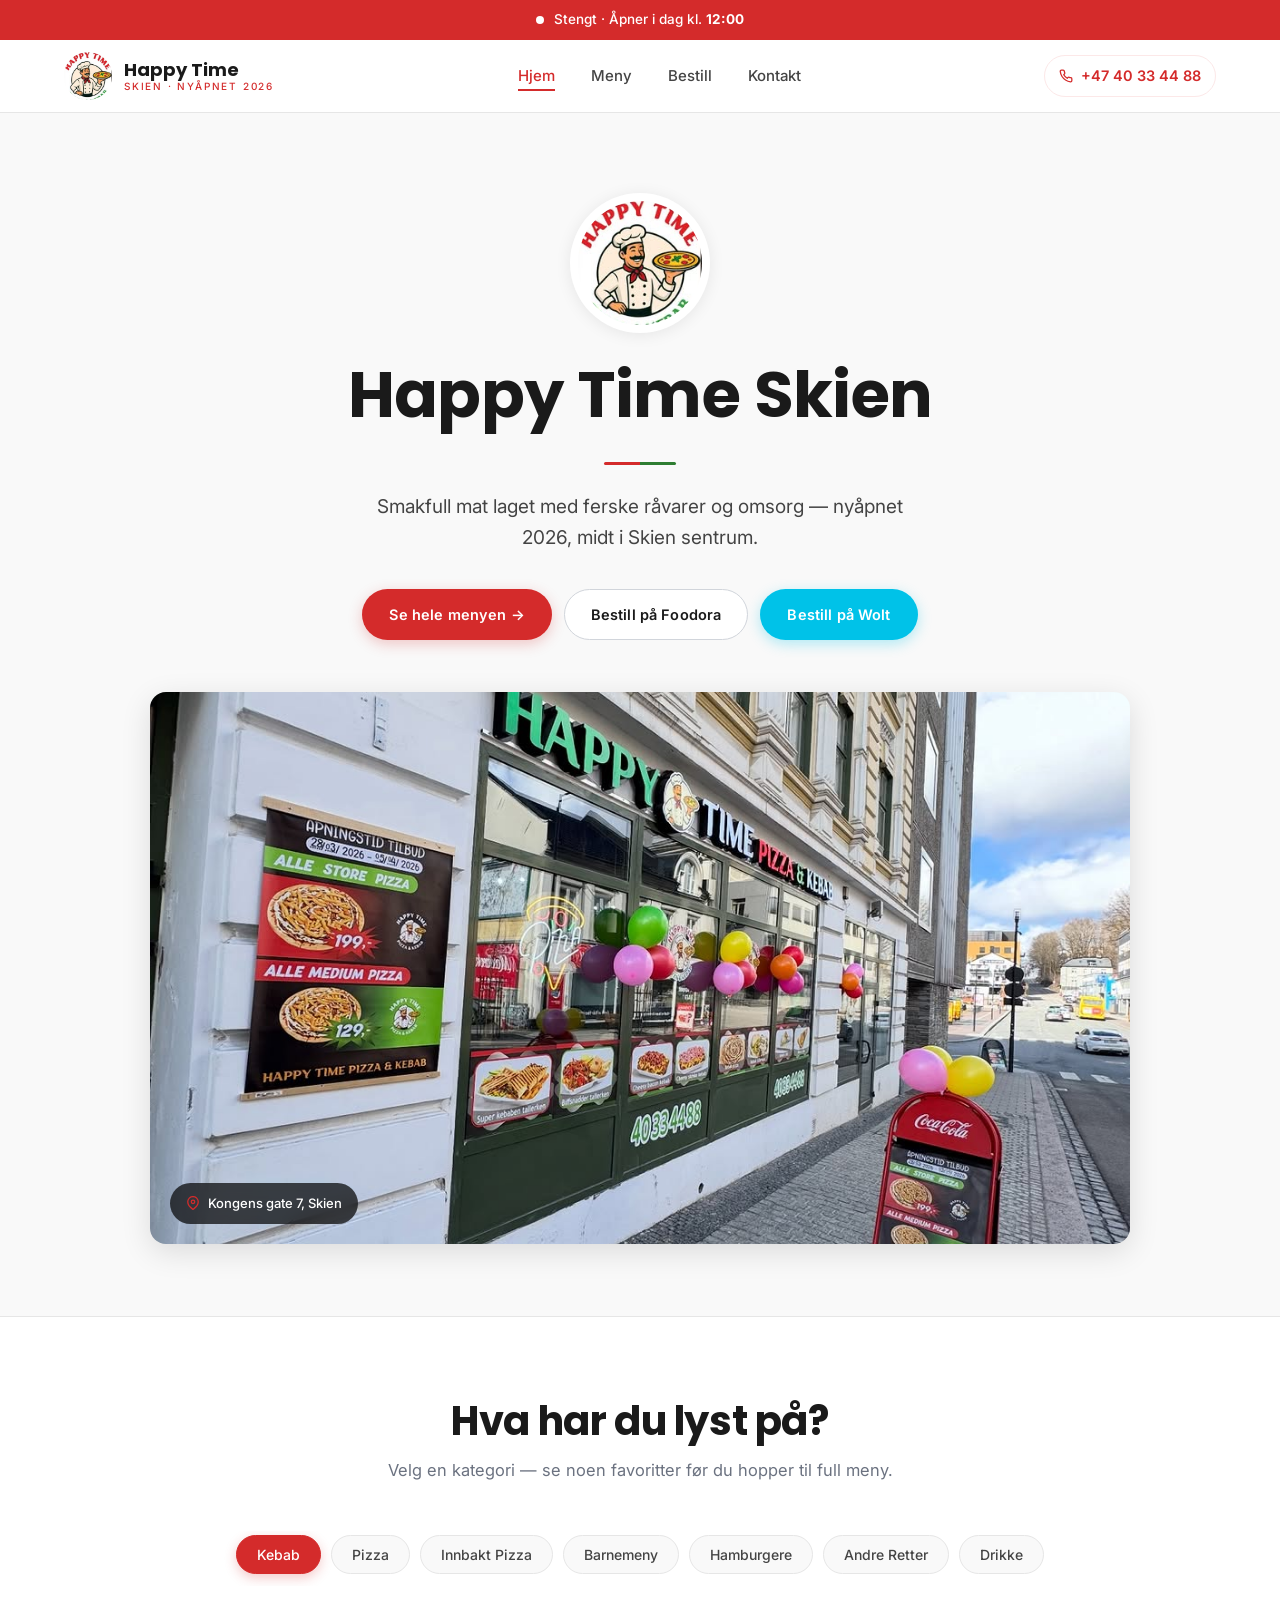
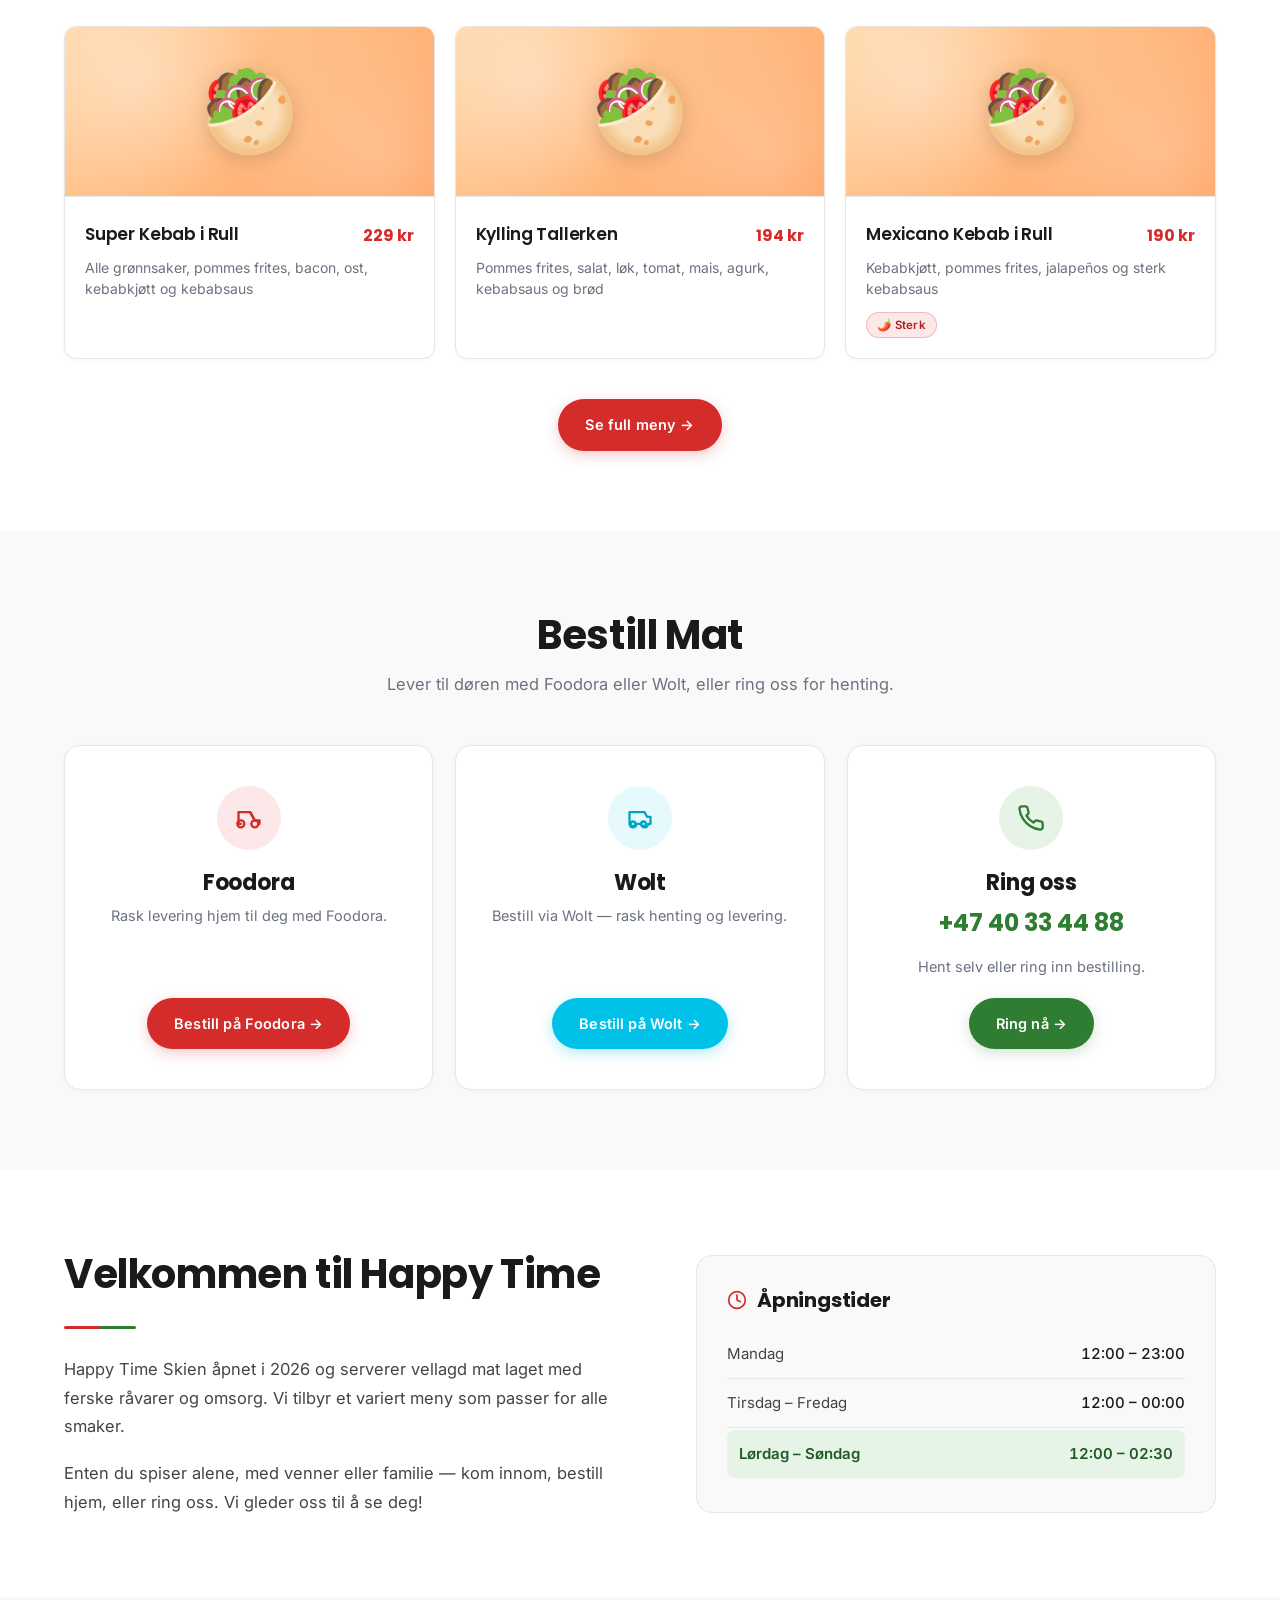
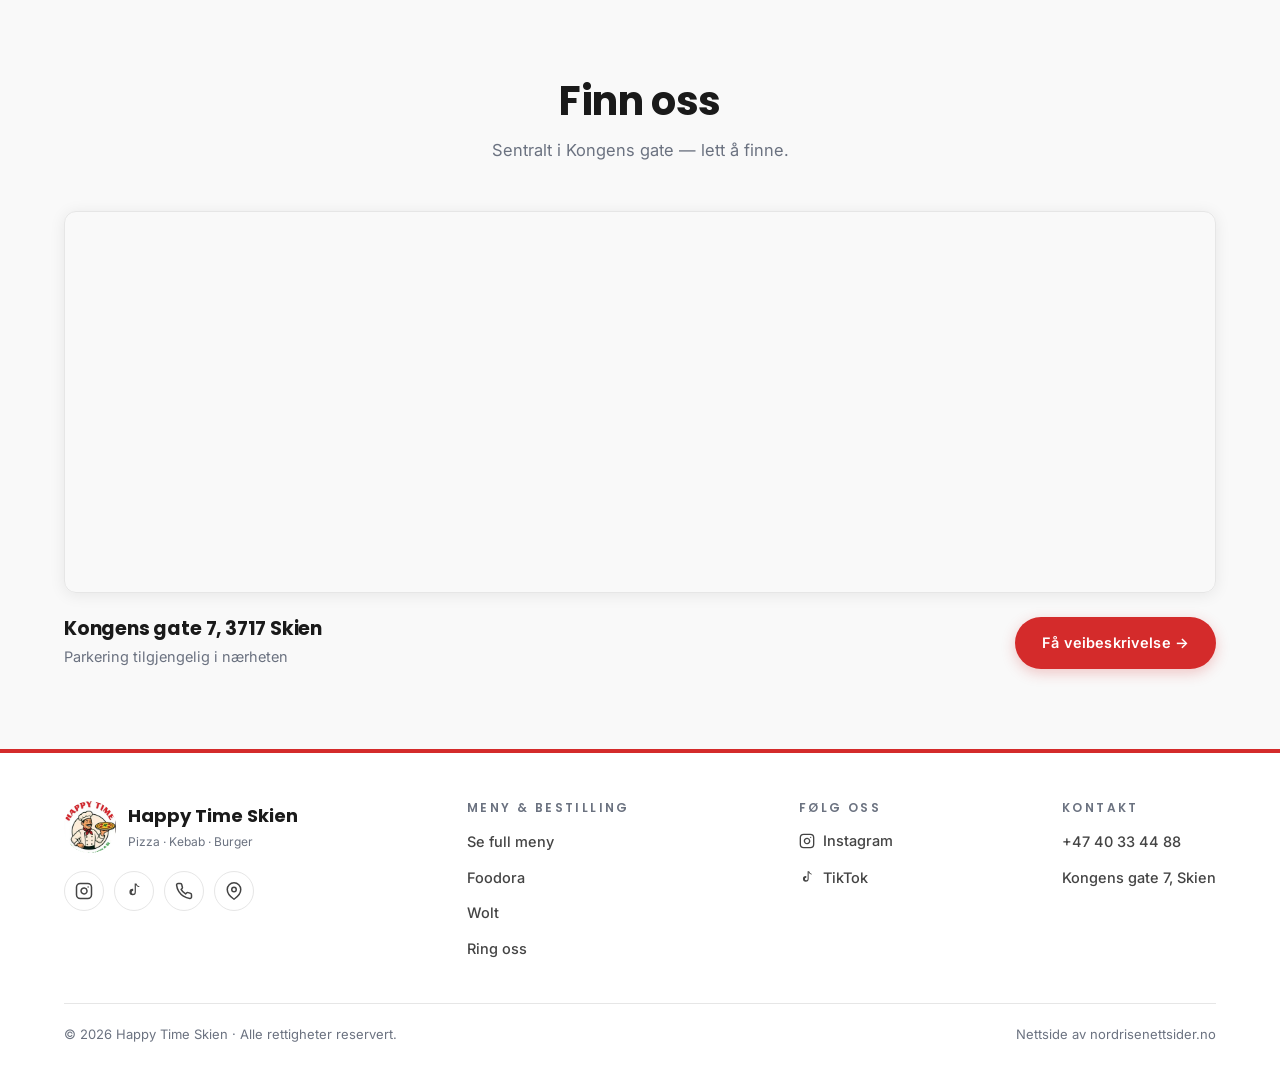
==== commit 47730b6a: "Mobile-friendly menu, sticky announcement, smarter search, Wolt CTA - Announcement bar is now sticky" ====
--- a/index.html
+++ b/index.html
@@ -102,6 +102,7 @@
       <div class="hero-ctas">
         <a href="menu.html" class="btn btn-primary">Se hele menyen →</a>
         <a href="https://www.foodora.no/restaurant/vodl/happy-time-skien?srsltid=AfmBOoo6OMC879BTgv4Qrn4XQ-JuW_GRJDFhPZjx3l1pgUhdw6gSgdm9" target="_blank" rel="noopener" class="btn btn-ghost">Bestill på Foodora</a>
+        <a href="https://wolt.com/en/nor/oslo/restaurant/happy-time" target="_blank" rel="noopener" class="btn btn-wolt">Bestill på Wolt</a>
       </div>
 
       <!-- Real storefront image -->
--- a/css/style.css
+++ b/css/style.css
@@ -69,7 +69,9 @@
 
 /* ============ ANNOUNCEMENT BAR ============ */
 .announcement {
-  position: relative;
+  position: sticky;
+  top: 0;
+  z-index: 100;
   min-height: var(--ann-h);
   display: flex;
   align-items: center;
@@ -113,7 +115,7 @@
 /* ============ NAVBAR ============ */
 .nav {
   position: sticky;
-  top: 0;
+  top: var(--ann-h);
   z-index: 90;
   background: var(--white);
   border-bottom: 1px solid var(--border);
@@ -452,20 +454,60 @@
   border-color: var(--red-soft);
 }
 .item-card-visual { padding: 0; }
-.item-card-visual .item-body { padding: 20px 22px 22px; display: flex; flex-direction: column; gap: 8px; }
+.item-card-visual .item-body { padding: 18px 20px 20px; display: flex; flex-direction: column; gap: 8px; }
 .item-visual {
-  height: 120px;
+  position: relative;
+  height: 170px;
   display: flex;
   align-items: center;
   justify-content: center;
-  font-size: 54px;
-  background: linear-gradient(135deg, var(--red-soft) 0%, var(--green-soft) 100%);
+  background: linear-gradient(135deg, #fde4d5 0%, #fbc7b1 100%);
   border-bottom: 1px solid var(--border);
+  overflow: hidden;
+}
+.item-visual::after {
+  content: '';
+  position: absolute;
+  inset: 0;
+  background:
+    radial-gradient(circle at 20% 30%, rgba(255,255,255,0.35) 0%, transparent 40%),
+    radial-gradient(circle at 85% 75%, rgba(255,255,255,0.25) 0%, transparent 45%);
+  z-index: 0;
+  pointer-events: none;
+}
+.item-visual::before {
+  content: attr(data-emoji);
+  position: absolute;
+  inset: 0;
+  display: flex;
+  align-items: center;
+  justify-content: center;
+  font-size: 78px;
+  z-index: 1;
+  filter: drop-shadow(0 4px 10px rgba(0,0,0,0.15));
   transition: transform 0.4s ease;
 }
-.item-card-visual:hover .item-visual { transform: scale(1.05); }
-/* IMAGE PLACEHOLDER: Drop real AI-generated food photos into images/food/<slug>.jpg
-   and add a background-image rule per category here, or render <img> in JS */
+.item-card-visual:hover .item-visual::before { transform: scale(1.08); }
+.item-visual img {
+  position: relative;
+  z-index: 2;
+  width: 100%;
+  height: 100%;
+  object-fit: cover;
+  transition: transform 0.4s ease;
+}
+.item-card-visual:hover .item-visual img { transform: scale(1.05); }
+
+/* Per-category fallback gradients */
+.item-visual[data-cat="kebab"]     { background: linear-gradient(135deg, #ffd7a8 0%, #ff9f5a 100%); }
+.item-visual[data-cat="pizza"]     { background: linear-gradient(135deg, #ffd0c2 0%, #ff7a59 100%); }
+.item-visual[data-cat="innbakt"]   { background: linear-gradient(135deg, #ffe9c7 0%, #f4b36b 100%); }
+.item-visual[data-cat="barnemeny"] { background: linear-gradient(135deg, #ffe0f0 0%, #ffb3d1 100%); }
+.item-visual[data-cat="andre"]     { background: linear-gradient(135deg, #e9d9bd 0%, #c9a878 100%); }
+.item-visual[data-cat="hamburger"],
+.item-visual[data-cat="hamburgere"] { background: linear-gradient(135deg, #ffe0b3 0%, #d49550 100%); }
+.item-visual[data-cat="fries"]     { background: linear-gradient(135deg, #fff2b8 0%, #f6c84c 100%); }
+.item-visual[data-cat="drikke"]    { background: linear-gradient(135deg, #cfe9ff 0%, #67a9e8 100%); }
 
 .item-card-top {
   display: flex;
@@ -835,8 +877,8 @@
     font-size: 16px;
   }
   .nav-links.open a::after { display: none; }
-  .mobile-cta { display: flex; }
-  body.has-mobile-cta { padding-bottom: 80px; }
+  .mobile-cta { display: none !important; }
+  body.has-mobile-cta { padding-bottom: 0; }
   section { padding: 60px 0; }
   .hero { padding: 48px 0 56px; }
   .hero-logo { width: 110px; height: 110px; }
@@ -854,6 +896,12 @@
     font-size: 12px;
     padding: 8px 12px;
   }
+  .announcement { font-size: 12px; padding: 6px 12px; gap: 6px; }
+  .announcement .ann-dot { width: 6px; height: 6px; }
+  .nav-inner { height: var(--nav-h); gap: 12px; }
+  .nav-logo img { max-height: 40px; }
+  .nav-logo-text { font-size: 15px; }
+  .nav-logo-text small { font-size: 9px; }
 }
 
 @media (prefers-reduced-motion: reduce) {
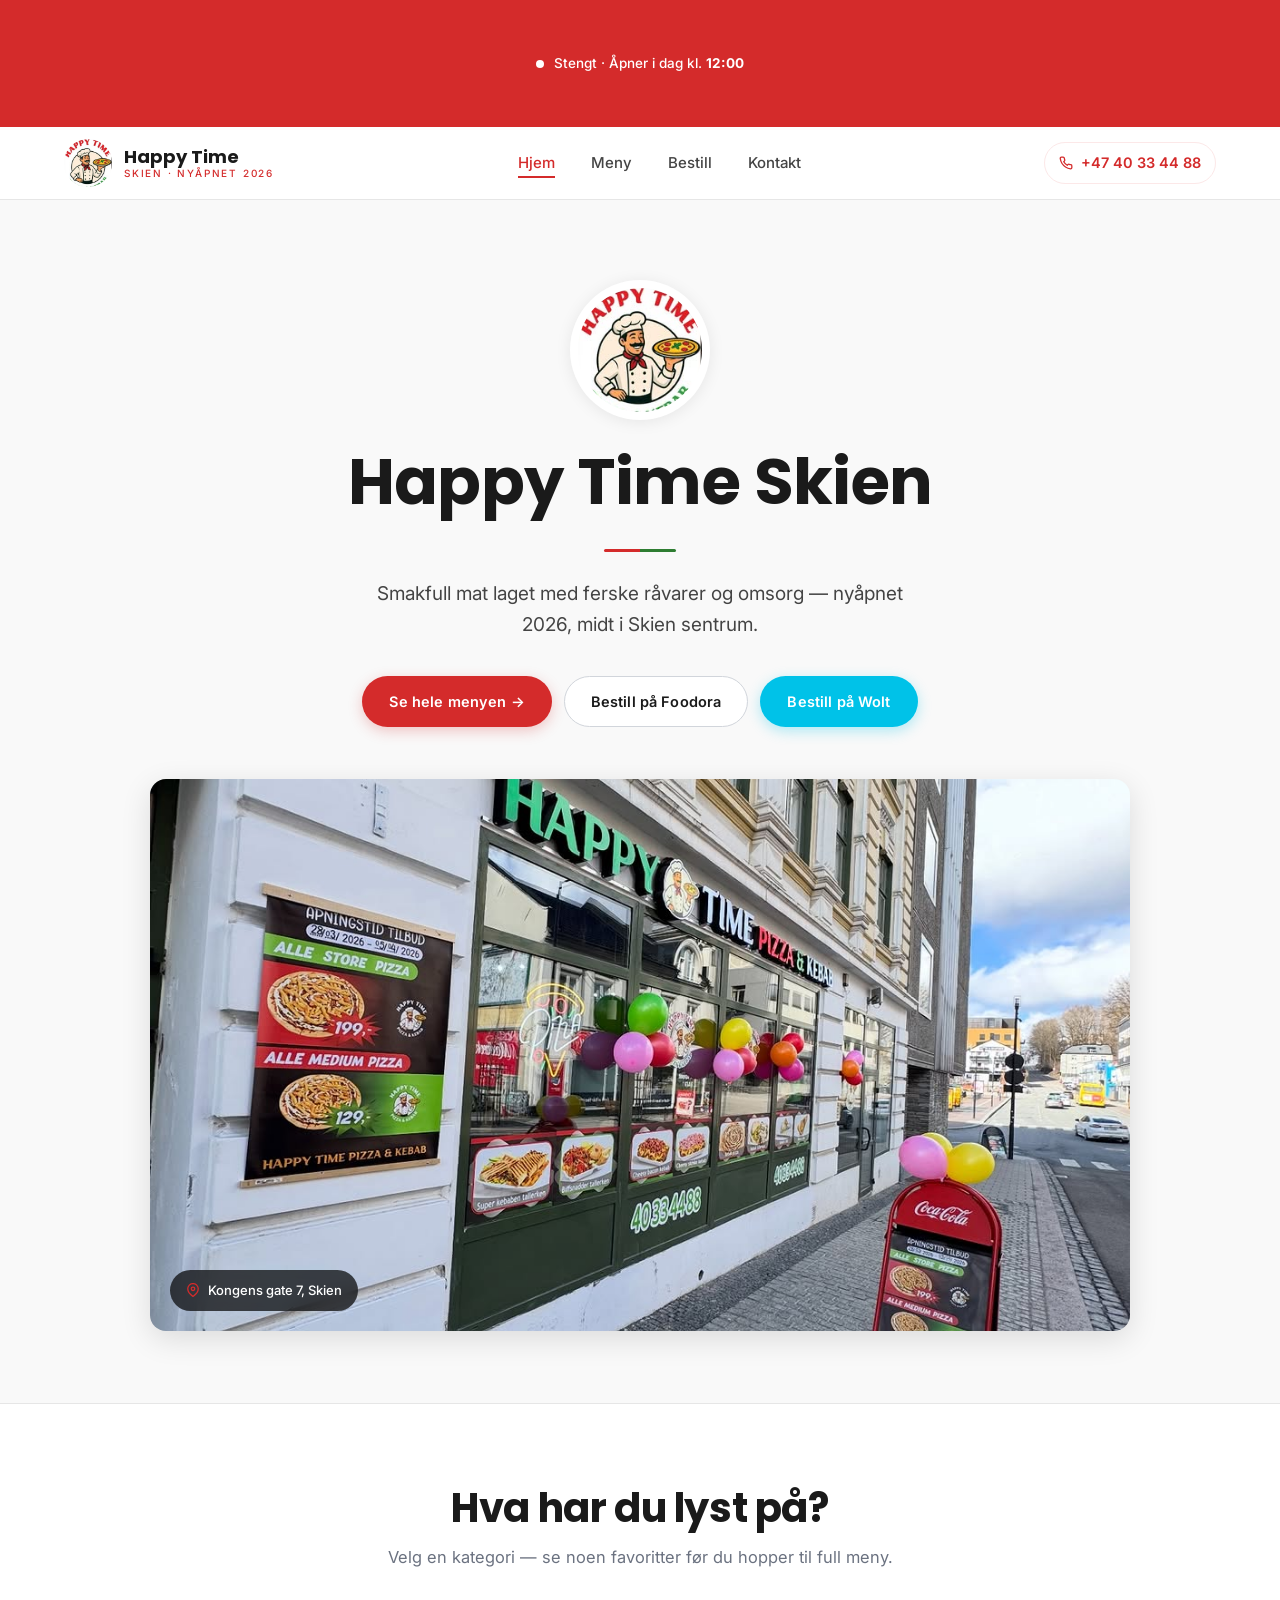
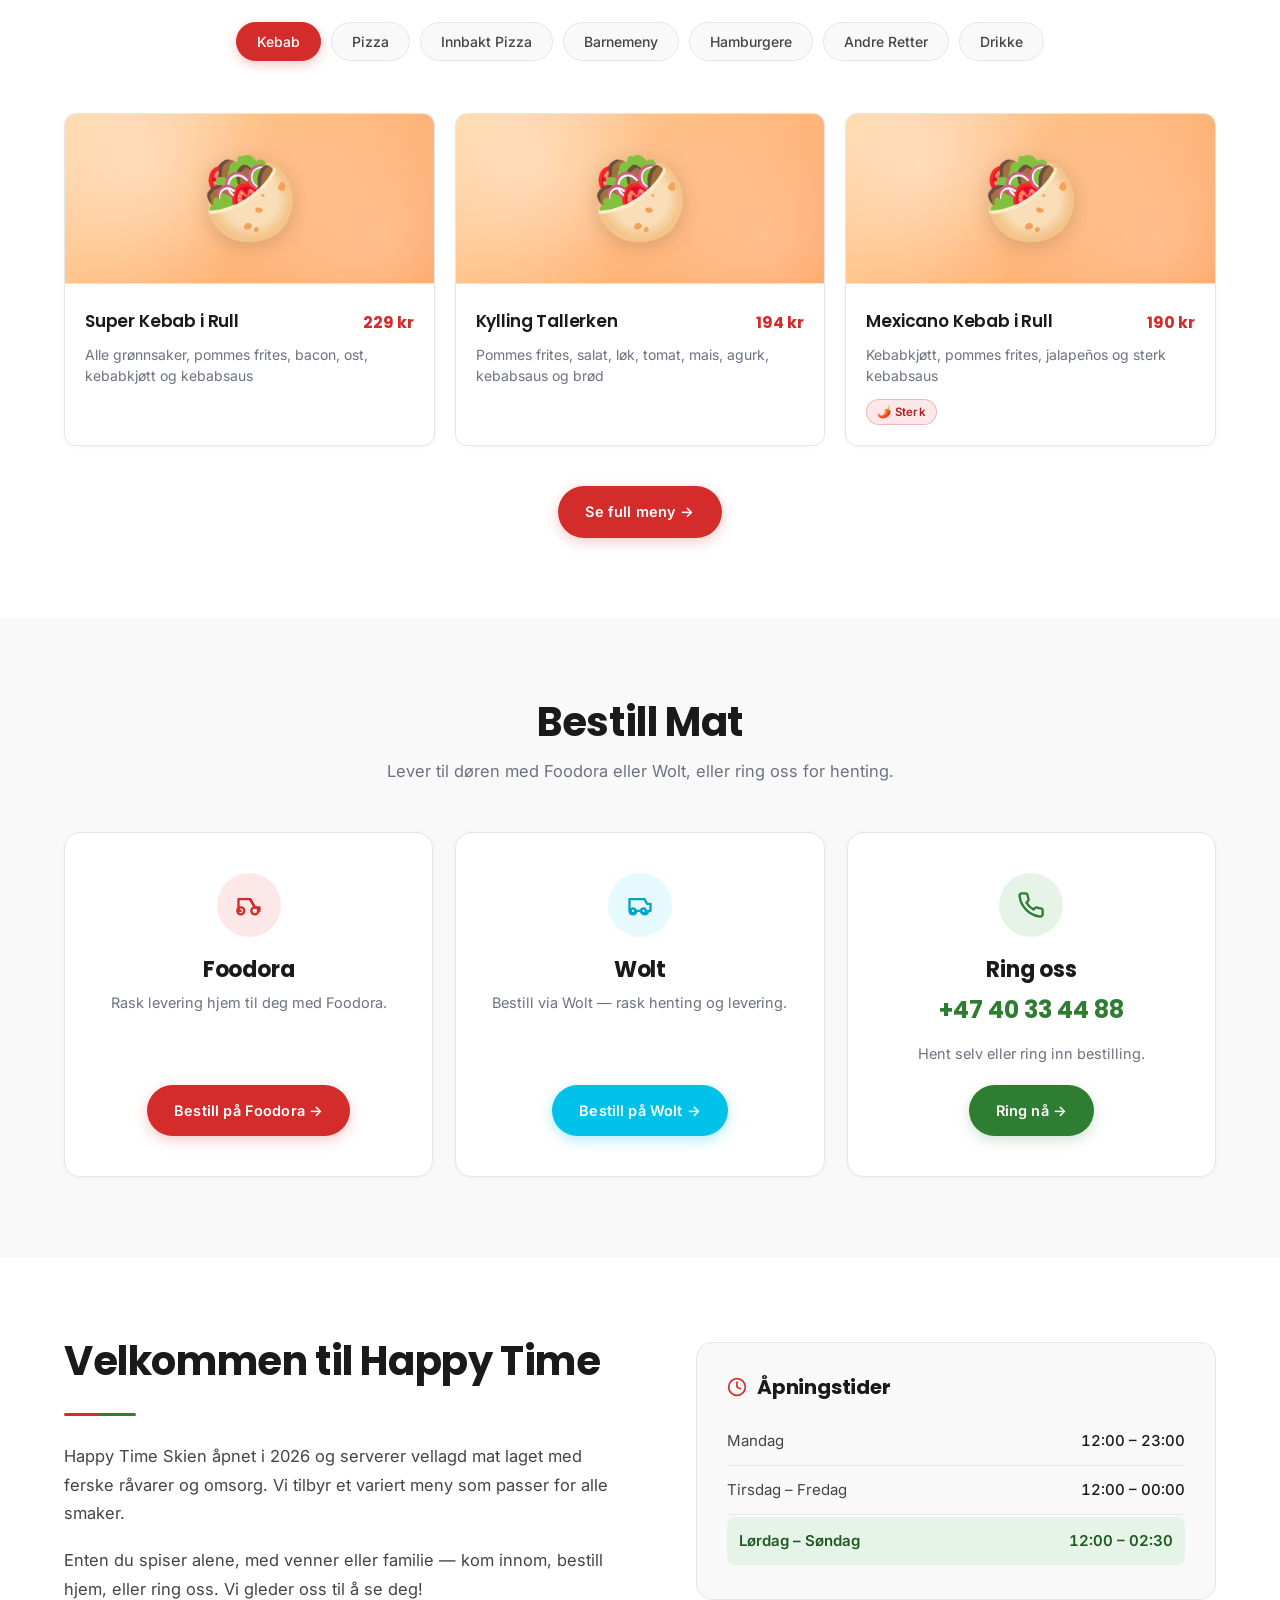
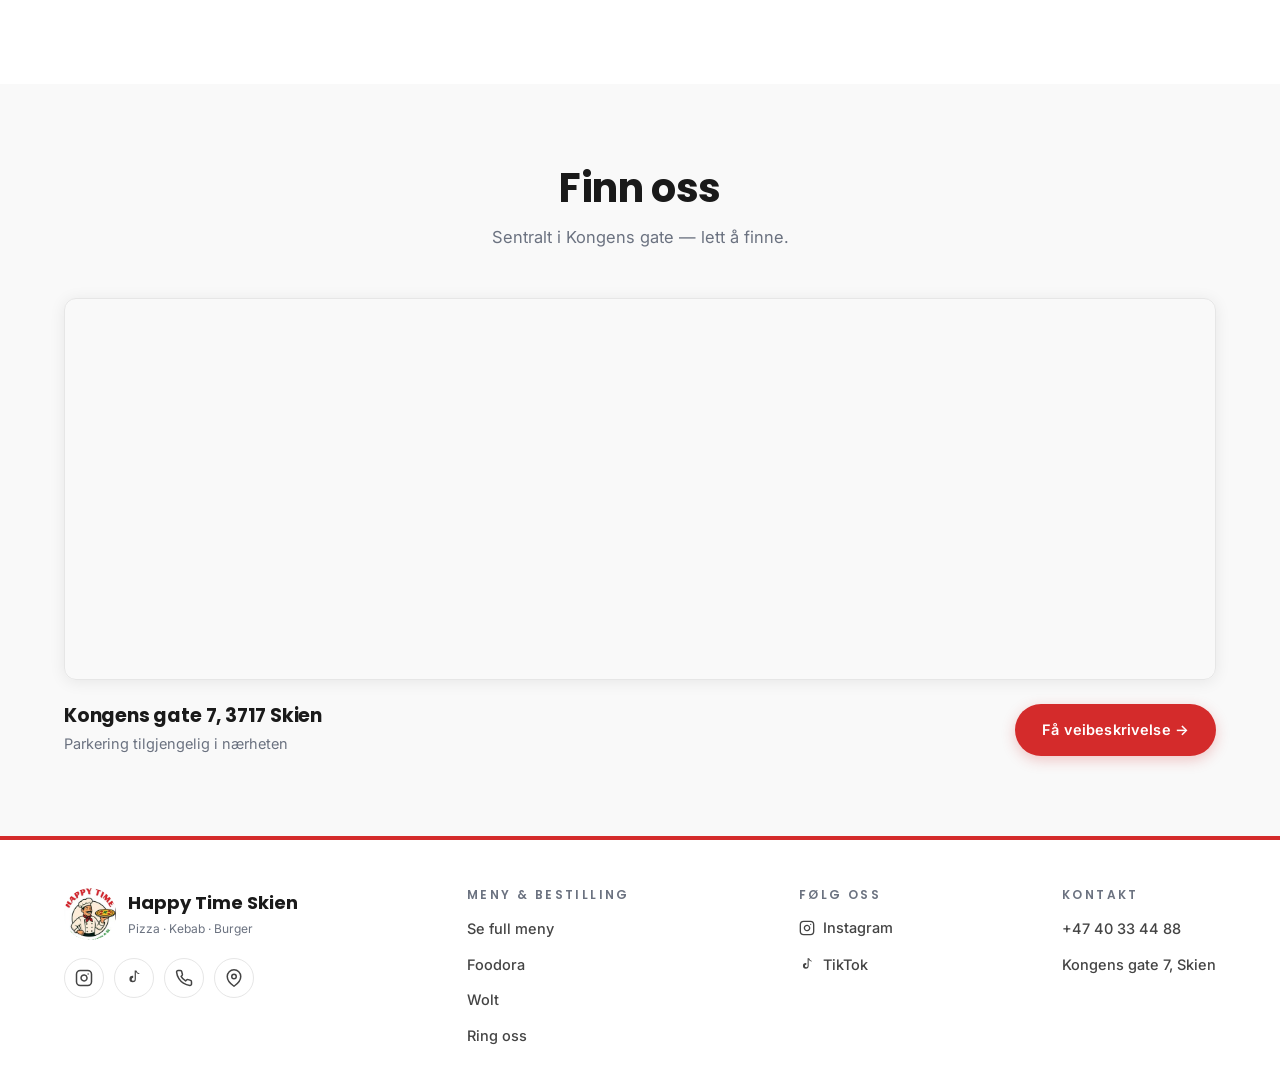
==== commit bf2b616a: "SEO + PWA launch polish - Add robots.txt (allow all, sitemap ref) - Add sitemap.xml (both pages) - A" ====
--- a/index.html
+++ b/index.html
@@ -6,14 +6,26 @@
   <title>Happy Time Skien — Nyåpnet pizzeria, kebab & burger i Skien sentrum</title>
   <meta name="description" content="Happy Time Skien — nyåpnet pizzeria, kebab og burger i Kongens gate 7. Smakfull mat av ferske råvarer. Bestill på Foodora, Wolt eller ring oss." />
   <meta name="theme-color" content="#d42b2b" />
-  <link rel="icon" href="images/logo.png" />
+  <link rel="canonical" href="https://happytimeskien.vercel.app/" />
+  <link rel="icon" href="/images/logo.png" />
+  <link rel="apple-touch-icon" href="/images/logo.png" />
+  <link rel="manifest" href="/site.webmanifest" />
 
   <!-- Open Graph / Social share -->
   <meta property="og:type" content="restaurant" />
+  <meta property="og:site_name" content="Happy Time Skien" />
+  <meta property="og:url" content="https://happytimeskien.vercel.app/" />
   <meta property="og:title" content="Happy Time Skien — Pizza · Kebab · Burger" />
   <meta property="og:description" content="Nyåpnet pizzeria, kebab og burger i Skien sentrum. Bestill på Foodora, Wolt eller ring oss på +47 40 33 44 88." />
-  <meta property="og:image" content="images/Butikkforside.jpeg" />
+  <meta property="og:image" content="https://happytimeskien.vercel.app/images/Butikkforside.jpeg" />
+  <meta property="og:image:alt" content="Happy Time Skien butikkfasade i Kongens gate 7" />
   <meta property="og:locale" content="nb_NO" />
+
+  <!-- Twitter card -->
+  <meta name="twitter:card" content="summary_large_image" />
+  <meta name="twitter:title" content="Happy Time Skien — Pizza · Kebab · Burger" />
+  <meta name="twitter:description" content="Nyåpnet pizzeria, kebab og burger i Skien sentrum." />
+  <meta name="twitter:image" content="https://happytimeskien.vercel.app/images/Butikkforside.jpeg" />
 
   <link rel="preconnect" href="https://fonts.googleapis.com" />
   <link rel="preconnect" href="https://fonts.gstatic.com" crossorigin />
@@ -27,11 +39,14 @@
     "@context": "https://schema.org",
     "@type": "Restaurant",
     "name": "Happy Time Skien",
-    "image": "images/Butikkforside.jpeg",
-    "logo": "images/logo.png",
+    "url": "https://happytimeskien.vercel.app/",
+    "image": "https://happytimeskien.vercel.app/images/Butikkforside.jpeg",
+    "logo": "https://happytimeskien.vercel.app/images/logo.png",
     "servesCuisine": ["Pizza", "Kebab", "Burger"],
     "priceRange": "$$",
     "telephone": "+4740334488",
+    "hasMenu": "https://happytimeskien.vercel.app/menu",
+    "acceptsReservations": "False",
     "address": {
       "@type": "PostalAddress",
       "streetAddress": "Kongens gate 7",
@@ -48,7 +63,7 @@
       "https://www.instagram.com/happy_timeskien/",
       "https://www.tiktok.com/@happy_timeskien",
       "https://www.foodora.no/restaurant/vodl/happy-time-skien",
-      "https://wolt.com/en/nor/oslo/restaurant/happy-time"
+      "https://wolt.com/en/nor/skien/restaurant/happy-time-skien"
     ]
   }
   </script>
@@ -102,7 +117,7 @@
       <div class="hero-ctas">
         <a href="menu.html" class="btn btn-primary">Se hele menyen →</a>
         <a href="https://www.foodora.no/restaurant/vodl/happy-time-skien?srsltid=AfmBOoo6OMC879BTgv4Qrn4XQ-JuW_GRJDFhPZjx3l1pgUhdw6gSgdm9" target="_blank" rel="noopener" class="btn btn-ghost">Bestill på Foodora</a>
-        <a href="https://wolt.com/en/nor/oslo/restaurant/happy-time" target="_blank" rel="noopener" class="btn btn-wolt">Bestill på Wolt</a>
+        <a href="https://wolt.com/en/nor/skien/restaurant/happy-time-skien" target="_blank" rel="noopener" class="btn btn-wolt">Bestill på Wolt</a>
       </div>
 
       <!-- Real storefront image -->
@@ -166,7 +181,7 @@
           </div>
           <h3>Wolt</h3>
           <p>Bestill via Wolt — rask henting og levering.</p>
-          <a href="https://wolt.com/en/nor/oslo/restaurant/happy-time" target="_blank" rel="noopener" class="btn btn-wolt">Bestill på Wolt →</a>
+          <a href="https://wolt.com/en/nor/skien/restaurant/happy-time-skien" target="_blank" rel="noopener" class="btn btn-wolt">Bestill på Wolt →</a>
         </div>
 
         <div class="order-card green-icon reveal" id="kontakt">
@@ -275,7 +290,7 @@
           <ul>
             <li><a href="menu.html">Se full meny</a></li>
             <li><a href="https://www.foodora.no/restaurant/vodl/happy-time-skien?srsltid=AfmBOoo6OMC879BTgv4Qrn4XQ-JuW_GRJDFhPZjx3l1pgUhdw6gSgdm9" target="_blank" rel="noopener">Foodora</a></li>
-            <li><a href="https://wolt.com/en/nor/oslo/restaurant/happy-time" target="_blank" rel="noopener">Wolt</a></li>
+            <li><a href="https://wolt.com/en/nor/skien/restaurant/happy-time-skien" target="_blank" rel="noopener">Wolt</a></li>
             <li><a href="tel:+4740334488" class="footer-phone">Ring oss</a></li>
           </ul>
         </div>
@@ -310,12 +325,6 @@
     </div>
   </footer>
 
-  <!-- ===== MOBILE CTA BAR ===== -->
-  <div class="mobile-cta">
-    <a href="tel:+4740334488" class="cta-call">📞 Ring oss</a>
-    <a href="https://www.foodora.no/restaurant/vodl/happy-time-skien?srsltid=AfmBOoo6OMC879BTgv4Qrn4XQ-JuW_GRJDFhPZjx3l1pgUhdw6gSgdm9" target="_blank" rel="noopener" class="cta-order">🛵 Bestill på Foodora</a>
-  </div>
-
   <script src="js/main.js"></script>
 </body>
 </html>
--- a/css/style.css
+++ b/css/style.css
@@ -43,7 +43,7 @@
   background: var(--white);
   line-height: 1.6;
   -webkit-font-smoothing: antialiased;
-  overflow-x: hidden;
+  overflow-x: clip;
 }
 
 h1, h2, h3, h4, h5 {
@@ -804,36 +804,6 @@
 }
 .footer-bottom a { color: var(--text-muted); transition: color var(--ease); }
 .footer-bottom a:hover { color: var(--red); }
-
-/* ============ MOBILE CTA BAR ============ */
-.mobile-cta {
-  display: none;
-  position: fixed;
-  bottom: 0; left: 0; right: 0;
-  background: var(--white);
-  border-top: 2px solid var(--red);
-  box-shadow: 0 -4px 16px rgba(0, 0, 0, 0.08);
-  padding: 10px;
-  gap: 8px;
-  z-index: 80;
-}
-.mobile-cta a {
-  flex: 1;
-  display: inline-flex;
-  align-items: center;
-  justify-content: center;
-  gap: 6px;
-  padding: 14px 8px;
-  border-radius: var(--radius-sm);
-  font-weight: 600;
-  font-size: 13.5px;
-  transition: all var(--ease);
-  text-align: center;
-}
-.mobile-cta .cta-call  { background: var(--green); color: #fff; }
-.mobile-cta .cta-call:active  { background: var(--green-dark); }
-.mobile-cta .cta-order { background: var(--red); color: #fff; }
-.mobile-cta .cta-order:active { background: var(--red-dark); }
 
 /* ============ REVEAL ANIMATION ============ */
 .reveal {
@@ -877,8 +847,6 @@
     font-size: 16px;
   }
   .nav-links.open a::after { display: none; }
-  .mobile-cta { display: none !important; }
-  body.has-mobile-cta { padding-bottom: 0; }
   section { padding: 60px 0; }
   .hero { padding: 48px 0 56px; }
   .hero-logo { width: 110px; height: 110px; }
